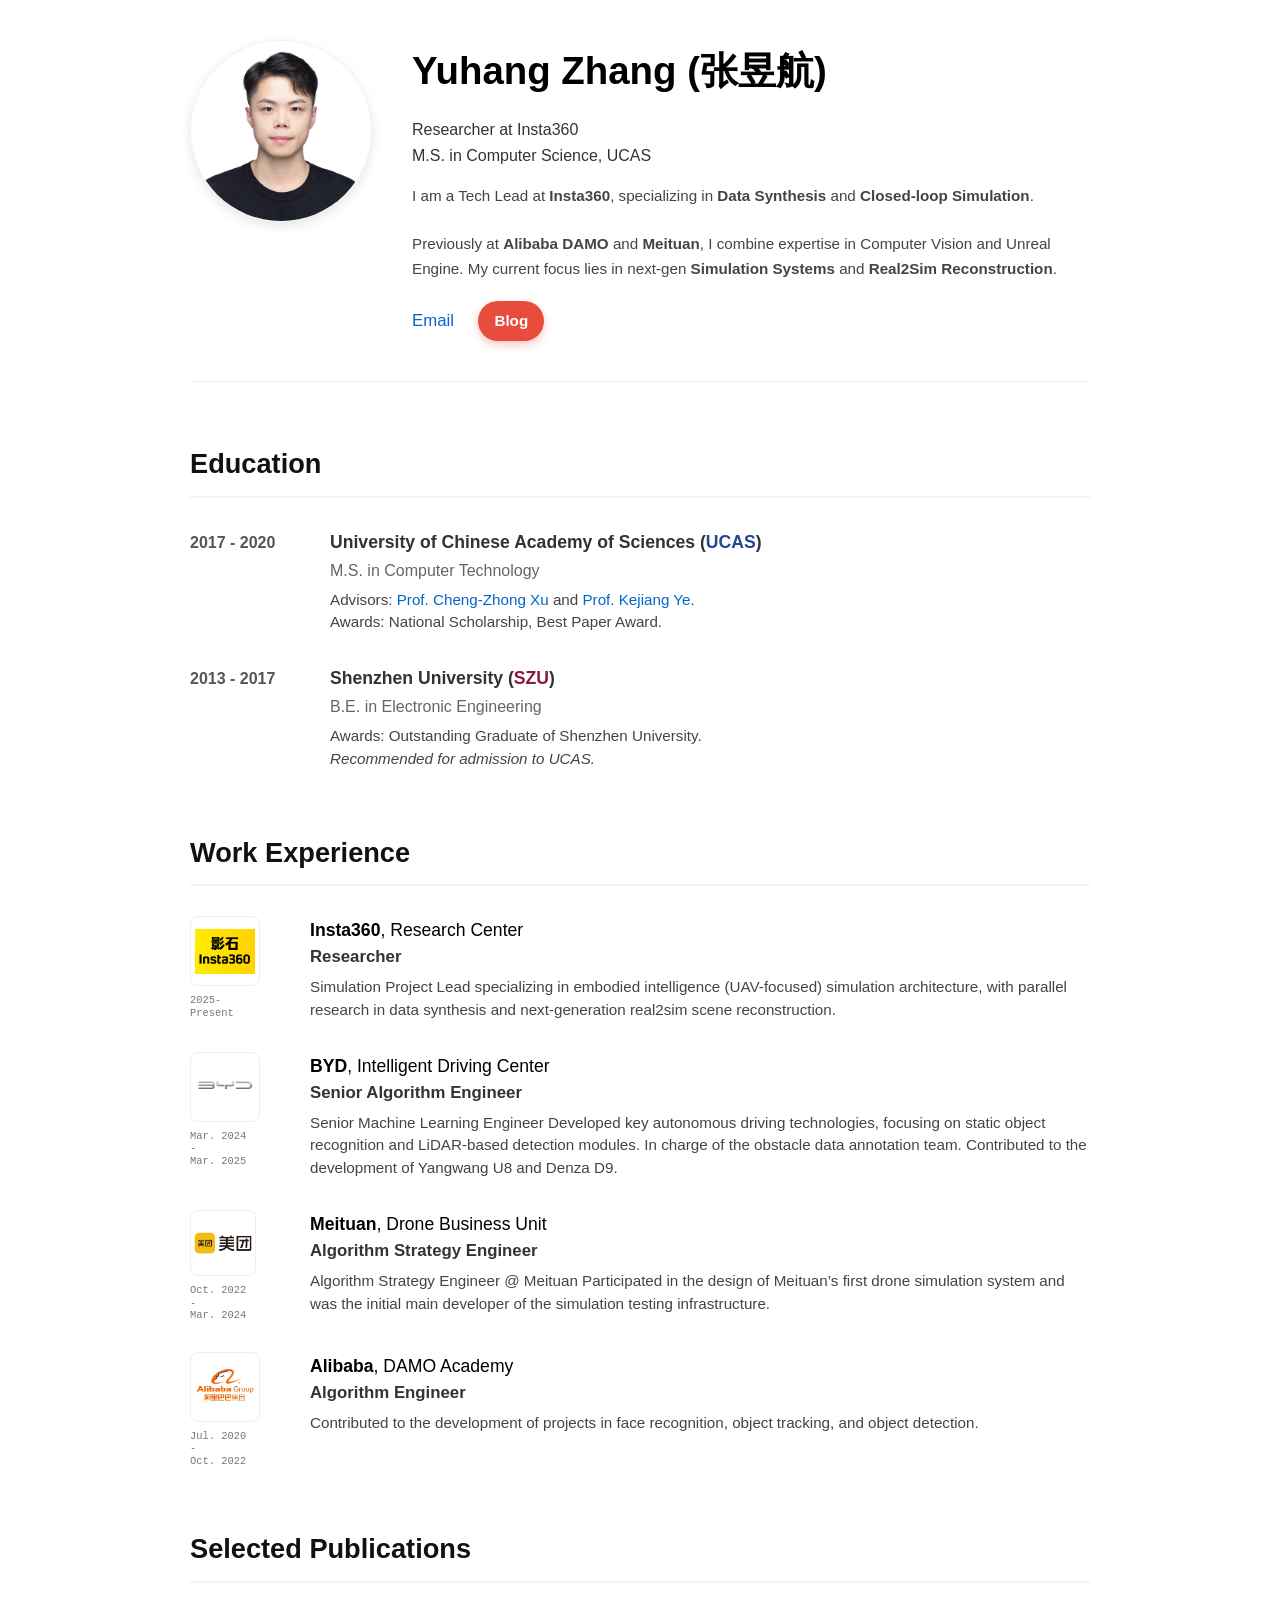
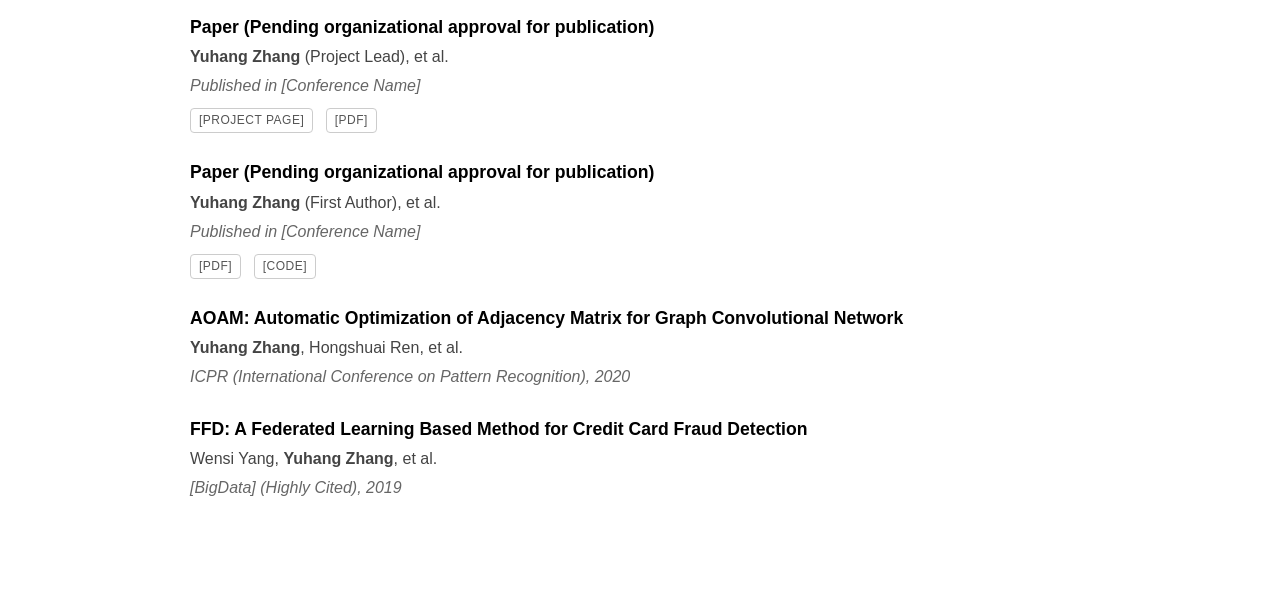
==== index.html @ 596f28be "update bio contents" ====
<!DOCTYPE html>
<html lang="en">
<head>
    <meta charset="UTF-8">
    <meta name="viewport" content="width=device-width, initial-scale=1.0">
    <title>Yuhang Zhang - Academic Homepage</title>
    <!-- 预加载关键图片（头像） -->
    <link rel="preload" as="image" href="profile_imags/yh.png" fetchpriority="high">
    <style>
        /* --- 1. Global Styles (全局样式) --- */
        :root {
            --primary-color: #333;
            --link-color: #0066cc; /* 经典的学术蓝 */
            --bg-color: #ffffff;
            --secondary-text: #666;
            --font-main: -apple-system, BlinkMacSystemFont, "Segoe UI", Roboto, Helvetica, Arial, sans-serif;
        }

        body {
            font-family: var(--font-main);
            line-height: 1.6;
            color: var(--primary-color);
            background-color: var(--bg-color);
            margin: 0;
            padding: 40px 20px;
        }

        .container {
            max-width: 900px;
            margin: 0 auto;
        }

        a { color: var(--link-color); text-decoration: none; }
        a:hover { text-decoration: underline; }

        /* --- 2. Header (头部：左头像，右简介) --- */
        header {
            display: flex;
            align-items: flex-start;
            gap: 40px;
            margin-bottom: 60px;
            border-bottom: 1px solid #eee;
            padding-bottom: 40px;
        }

        .profile-photo {
            flex-shrink: 0;
            width: 180px;
            height: 180px;
            border-radius: 50%; /* 圆形头像 */
            overflow: hidden;
            box-shadow: 0 4px 12px rgba(0,0,0,0.1);
            border: 1px solid #f0f0f0;
        }

        .profile-photo img {
            width: 100%;
            height: 100%;
            object-fit: cover;
        }

        .bio-info { flex-grow: 1; }
        .bio-info h1 { margin-top: 0; font-size: 2.4em; margin-bottom: 5px; color: #000; }
        .bio-info p { margin-bottom: 12px; }
        
        .social-links { margin-top: 20px; }
        .social-links a { margin-right: 20px; font-weight: 500; font-size: 1.05em; }

        /* Blog按钮样式 - 红色跳动按钮 */
        .social-links a.blog-btn {
            display: inline-block;
            background-color: #e74c3c;
            color: #fff !important;
            padding: 8px 16px;
            border-radius: 20px;
            font-weight: 600;
            font-size: 0.95em;
            box-shadow: 0 4px 8px rgba(231, 76, 60, 0.3);
            transition: all 0.3s ease;
            animation: bounce 2s infinite;
            text-decoration: none;
        }

        .social-links a.blog-btn:hover {
            background-color: #c0392b;
            transform: translateY(-2px);
            box-shadow: 0 6px 12px rgba(231, 76, 60, 0.4);
            text-decoration: none;
        }

        @keyframes bounce {
            0%, 20%, 50%, 80%, 100% {
                transform: translateY(0);
            }
            40% {
                transform: translateY(-8px);
            }
            60% {
                transform: translateY(-4px);
            }
        }

        /* --- 3. Section Common (通用板块) --- */
        section { margin-bottom: 60px; }
        h2 {
            font-size: 1.7em;
            border-bottom: 2px solid #f2f2f2;
            padding-bottom: 10px;
            margin-bottom: 30px;
            color: #111;
        }

        .item-list { list-style: none; padding: 0; }
        .item { display: flex; margin-bottom: 30px; }
        .content-column { flex-grow: 1; }

        /* --- 4. Education Specific (教育板块样式) --- */
        .edu-date-column {
            width: 140px;
            flex-shrink: 0;
            font-weight: 600;
            color: #555;
            padding-top: 2px;
        }

        /* 大学名称样式 */
        .university-name.ucas {
            color: rgb(33, 73, 143);
            font-weight: 800;
        }

        .university-name.szu {
            color: rgb(137, 27, 65);
            font-weight: 800;
        }

        /* --- 5. Work Experience Specific (工作经历：Logo样式) --- */
        .logo-column {
            width: 100px; /* Logo 列宽度 */
            flex-shrink: 0;
            display: flex;
            flex-direction: column;
            align-items: flex-start; /* Logo 左对齐 */
            margin-right: 20px;
        }

        .logo-column img {
            width: 60px;
            height: 60px;
            object-fit: contain;
            margin-bottom: 8px;
            border-radius: 8px;
            background-color: #fff;
            border: 1px solid #eee; /* 给 Logo 加个淡淡的边框 */
            padding: 2px;
        }

        /* 有透明通道的logo需要白色背景 */
        .logo-column img[src*="insta360"],
        .logo-column img[src*="byd"],
        .logo-column img[src*="alibaba"] {
            background-color: #fff;
            padding: 4px;
        }

        .logo-column .date-text {
            font-size: 0.8em;
            color: #777;
            font-family: monospace; /* 等宽字体显示时间，更整齐 */
            line-height: 1.2;
        }

        /* 公司名称特粗显示 */
        .company-name {
            font-weight: 800; /* 特粗 */
            color: #000;
            font-size: 1.1em;
            display: inline;
        }

        /* 二级部门不加粗 */
        .company-dept {
            font-weight: 400;
            color: #000;
            font-size: 1.1em;
            display: inline;
        }

        .job-title {
            font-weight: 600;
            font-size: 1.05em;
            color: #333;
            margin-bottom: 2px;
            display: block;
        }

        .work-desc {
            font-size: 0.95em;
            color: #444;
            margin-top: 5px;
            line-height: 1.5;
        }

        /* --- 6. Publications (论文板块) --- */
        .paper-item { margin-bottom: 25px; }
        .paper-title { font-weight: 700; font-size: 1.1em; color: #000; margin-bottom: 4px; }
        .paper-title a { color: #000; } /* 标题默认黑色，hover变蓝 */
        .paper-title a:hover { color: var(--link-color); }
        
        .authors { color: #444; margin-bottom: 4px; line-height: 1.5; }
        .venue { font-style: italic; color: var(--secondary-text); margin-bottom: 8px; }
        
        .tag-links a {
            display: inline-block;
            font-size: 0.75em;
            border: 1px solid #ccc;
            padding: 2px 8px;
            border-radius: 4px;
            color: #555;
            margin-right: 8px;
            text-transform: uppercase;
            letter-spacing: 0.5px;
            transition: all 0.2s;
        }
        .tag-links a:hover {
            background-color: var(--link-color);
            color: #fff;
            border-color: var(--link-color);
            text-decoration: none;
        }

        /* --- 7. Responsive (手机端适配) --- */
        @media (max-width: 650px) {
            header { flex-direction: column; align-items: center; text-align: center; }
            .item { flex-direction: column; }
            .logo-column { 
                flex-direction: row; 
                align-items: center; 
                width: 100%; 
                margin-bottom: 10px; 
            }
            .logo-column img { margin-right: 15px; margin-bottom: 0; }
            .edu-date-column { margin-bottom: 5px; }
        }
    </style>
    <script>
        function showEmail(event) {
            event.preventDefault();
            const email = 'colincheungg@gmail.com';
            
            // 创建友好的弹窗
            const message = `Email: ${email}\n\nClick OK to copy to clipboard, or Cancel to just view.`;
            
            if (confirm(message)) {
                // 复制到剪贴板
                navigator.clipboard.writeText(email).then(function() {
                    alert('Email address copied to clipboard!');
                }, function(err) {
                    // 如果复制失败，显示邮箱
                    alert('Email: ' + email);
                });
            } else {
                // 只显示邮箱
                alert('Email: ' + email);
            }
        }
    </script>
</head>
<body>

    <div class="container">
        
        <header>
            <div class="profile-photo">
                <img src="profile_imags/yh.png" 
                     alt="Yuhang Zhang" 
                     width="180" 
                     height="180" 
                     fetchpriority="high"
                     loading="eager">
            </div>
            
            <div class="bio-info">
                <h1>Yuhang Zhang (张昱航)</h1>
                <p>
                    Researcher at Insta360<br>
                    M.S. in Computer Science, UCAS
                </p>
                <p style="color: #444; font-size: 0.95em; line-height: 1.6;">
                    I am a Tech Lead at <strong>Insta360</strong>, specializing in <strong>Data Synthesis</strong> and <strong>Closed-loop Simulation</strong>. 
                    <br><br>
                    Previously at <strong>Alibaba DAMO</strong> and <strong>Meituan</strong>, I combine expertise in Computer Vision and Unreal Engine. 
                    My current focus lies in next-gen <strong>Simulation Systems</strong> and <strong>Real2Sim Reconstruction</strong>.
                </p>
                <div class="social-links">
                    <a href="#" id="email-link" onclick="showEmail(event); return false;">Email</a>
                    <a href="blog.html" class="blog-btn">Blog</a>
                </div>
            </div>
        </header>

        <main>

            <section id="education">
                <h2>Education</h2>
                <ul class="item-list">
                    <li class="item">
                        <div class="edu-date-column">2017 - 2020</div>
                        <div class="content-column">
                            <span class="job-title" style="font-size: 1.1em;">University of Chinese Academy of Sciences (<span class="university-name ucas">UCAS</span>)</span>
                            <span class="subtitle" style="display:block; color:#666; margin-bottom:5px;">M.S. in Computer Technology</span>
                            <div class="work-desc">
                                Advisors: <a href="https://scholar.google.com/citations?user=XsBBTUgAAAAJ&hl" target="_blank">Prof. Cheng-Zhong Xu</a> and <a href="https://people.ucas.ac.cn/~kejiang?language=en" target="_blank">Prof. Kejiang Ye</a>.<br>
                                Awards: National Scholarship, Best Paper Award.
                            </div>
                        </div>
                    </li>
                    <li class="item">
                        <div class="edu-date-column">2013 - 2017</div>
                        <div class="content-column">
                            <span class="job-title" style="font-size: 1.1em;">Shenzhen University (<span class="university-name szu">SZU</span>)</span>
                            <span class="subtitle" style="display:block; color:#666; margin-bottom:5px;">B.E. in Electronic Engineering</span>
                            <div class="work-desc">
                                Awards: Outstanding Graduate of Shenzhen University.<br>
                                <em>Recommended for admission to UCAS.</em>
                            </div>
                        </div>
                    </li>
                </ul>
            </section>

            <section id="work">
                <h2>Work Experience</h2>
                <ul class="item-list">
                    
                    <li class="item">
                        <div class="logo-column">
                            <img src="profile_imags/insta360.png" 
                                 alt="Insta360" 
                                 width="60" 
                                 height="60" 
                                 loading="lazy">
                            <span class="date-text">2025-<br>Present</span>
                        </div>
                        <div class="content-column">
                            <span class="company-name">Insta360</span><span class="company-dept">, Research Center</span>
                            <span class="job-title">Researcher</span>
                            <div class="work-desc">
                                Simulation Project Lead specializing in embodied intelligence (UAV-focused) simulation architecture, with parallel research in data synthesis and next-generation real2sim scene reconstruction.
                            </div>
                        </div>
                    </li>

                    <li class="item">
                        <div class="logo-column">
                            <img src="profile_imags/byd.png" 
                                 alt="BYD" 
                                 width="60" 
                                 height="60" 
                                 loading="lazy">
                            <span class="date-text">Mar. 2024<br>-<br>Mar. 2025</span>
                        </div>
                        <div class="content-column">
                            <span class="company-name">BYD</span><span class="company-dept">, Intelligent Driving Center</span>
                            <span class="job-title">Senior Algorithm Engineer</span>
                            <div class="work-desc">
                                Senior Machine Learning Engineer Developed key autonomous driving technologies, focusing on static object recognition and LiDAR-based detection modules. In charge of the obstacle data annotation team. Contributed to the development of Yangwang U8 and Denza D9.
                            </div>
                        </div>
                    </li>

                    <li class="item">
                        <div class="logo-column">
                            <img src="profile_imags/meituan.png" 
                                 alt="Meituan" 
                                 width="60" 
                                 height="60" 
                                 loading="lazy">
                            <span class="date-text">Oct. 2022<br>-<br>Mar. 2024</span>
                        </div>
                        <div class="content-column">
                            <span class="company-name">Meituan</span><span class="company-dept">, Drone Business Unit</span>
                            <span class="job-title">Algorithm Strategy Engineer</span>
                            <div class="work-desc">
                                Algorithm Strategy Engineer @ Meituan Participated in the design of Meituan’s first drone simulation system and was the initial main developer of the simulation testing infrastructure.
                            </div>
                        </div>
                    </li>

                    <li class="item">
                        <div class="logo-column">
                            <img src="profile_imags/alibaba.png" 
                                 alt="Alibaba" 
                                 width="60" 
                                 height="60" 
                                 loading="lazy">
                            <span class="date-text">Jul. 2020<br>-<br>Oct. 2022</span>
                        </div>
                        <div class="content-column">
                            <span class="company-name">Alibaba</span><span class="company-dept">, DAMO Academy</span>
                            <span class="job-title">Algorithm Engineer</span>
                            <div class="work-desc">
                                Contributed to the development of projects in face recognition, object tracking, and object detection.
                            </div>
                        </div>
                    </li>
                </ul>
            </section>

            <section id="publications">
                <h2>Selected Publications</h2>
                
                <div class="paper-item">
                    <div class="paper-title">
                        <a href="#">Paper (Pending organizational approval for publication)</a>
                    </div>
                    <div class="authors">
                        <strong>Yuhang Zhang</strong> (Project Lead), et al.
                    </div>
                    <div class="venue">
                        Published in [Conference Name]
                    </div>
                    <div class="tag-links">
                        <a href="#">[Project Page]</a>
                        <a href="#">[PDF]</a>
                    </div>
                </div>

                <div class="paper-item">
                    <div class="paper-title">
                        <a href="#">Paper (Pending organizational approval for publication)</a>
                    </div>
                    <div class="authors">
                        <strong>Yuhang Zhang</strong> (First Author), et al.
                    </div>
                    <div class="venue">
                        Published in [Conference Name]
                    </div>
                    <div class="tag-links">
                        <a href="#">[PDF]</a>
                        <a href="#">[Code]</a>
                    </div>
                </div>

                <div class="paper-item">
                    <div class="paper-title">
                        <a href="https://ieeexplore.ieee.org/abstract/document/9412046" target="_blank">AOAM: Automatic Optimization of Adjacency Matrix for Graph Convolutional Network</a>
                    </div>
                    <div class="authors">
                        <strong>Yuhang Zhang</strong>, Hongshuai Ren, et al.
                    </div>
                    <div class="venue">
                        ICPR (International Conference on Pattern Recognition), 2020
                    </div>
                </div>

                <div class="paper-item">
                    <div class="paper-title">
                        <a href="https://link.springer.com/chapter/10.1007/978-3-030-23551-2_2" target="_blank">FFD: A Federated Learning Based Method for Credit Card Fraud Detection</a>
                    </div>
                    <div class="authors">
                        Wensi Yang, <strong>Yuhang Zhang</strong>, et al.
                    </div>
                    <div class="venue">
                        [BigData] (Highly Cited), 2019
                    </div>
                </div>

            </section>

        </main>
    </div>

</body>
</html>
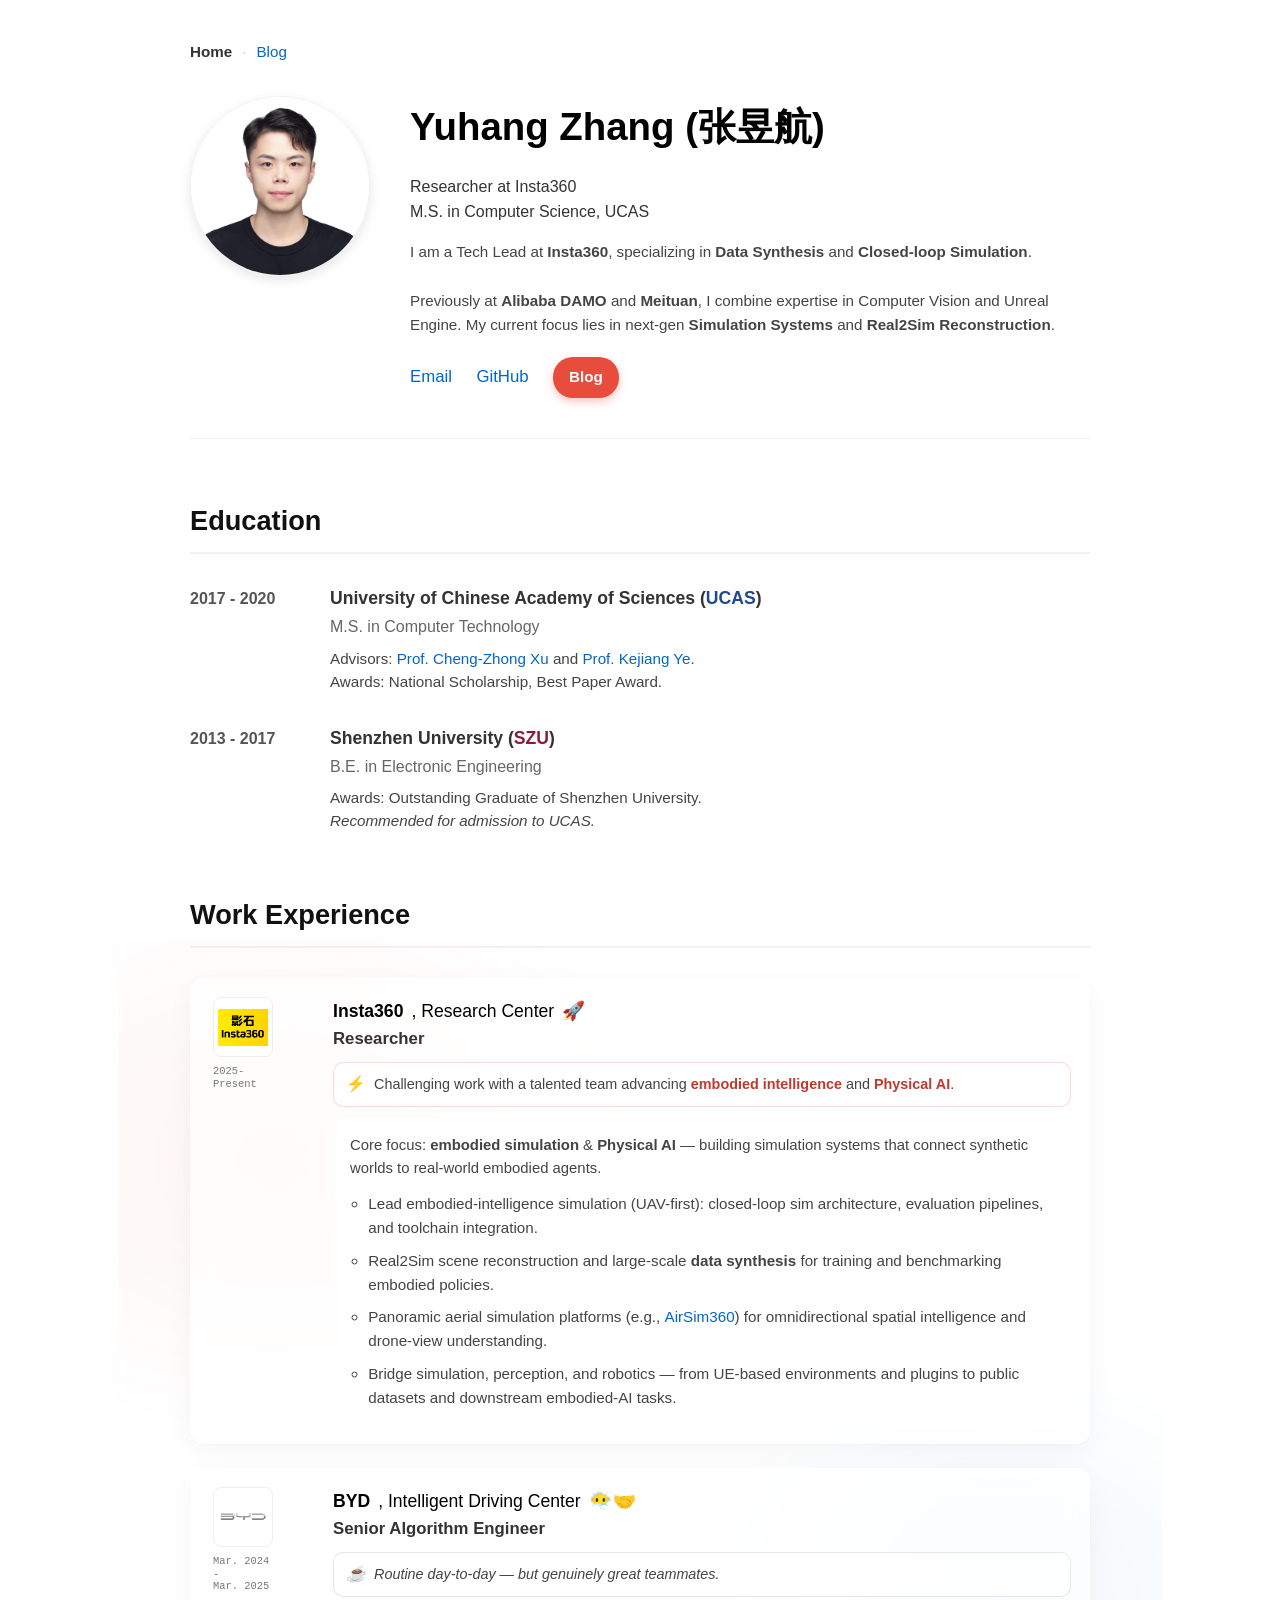
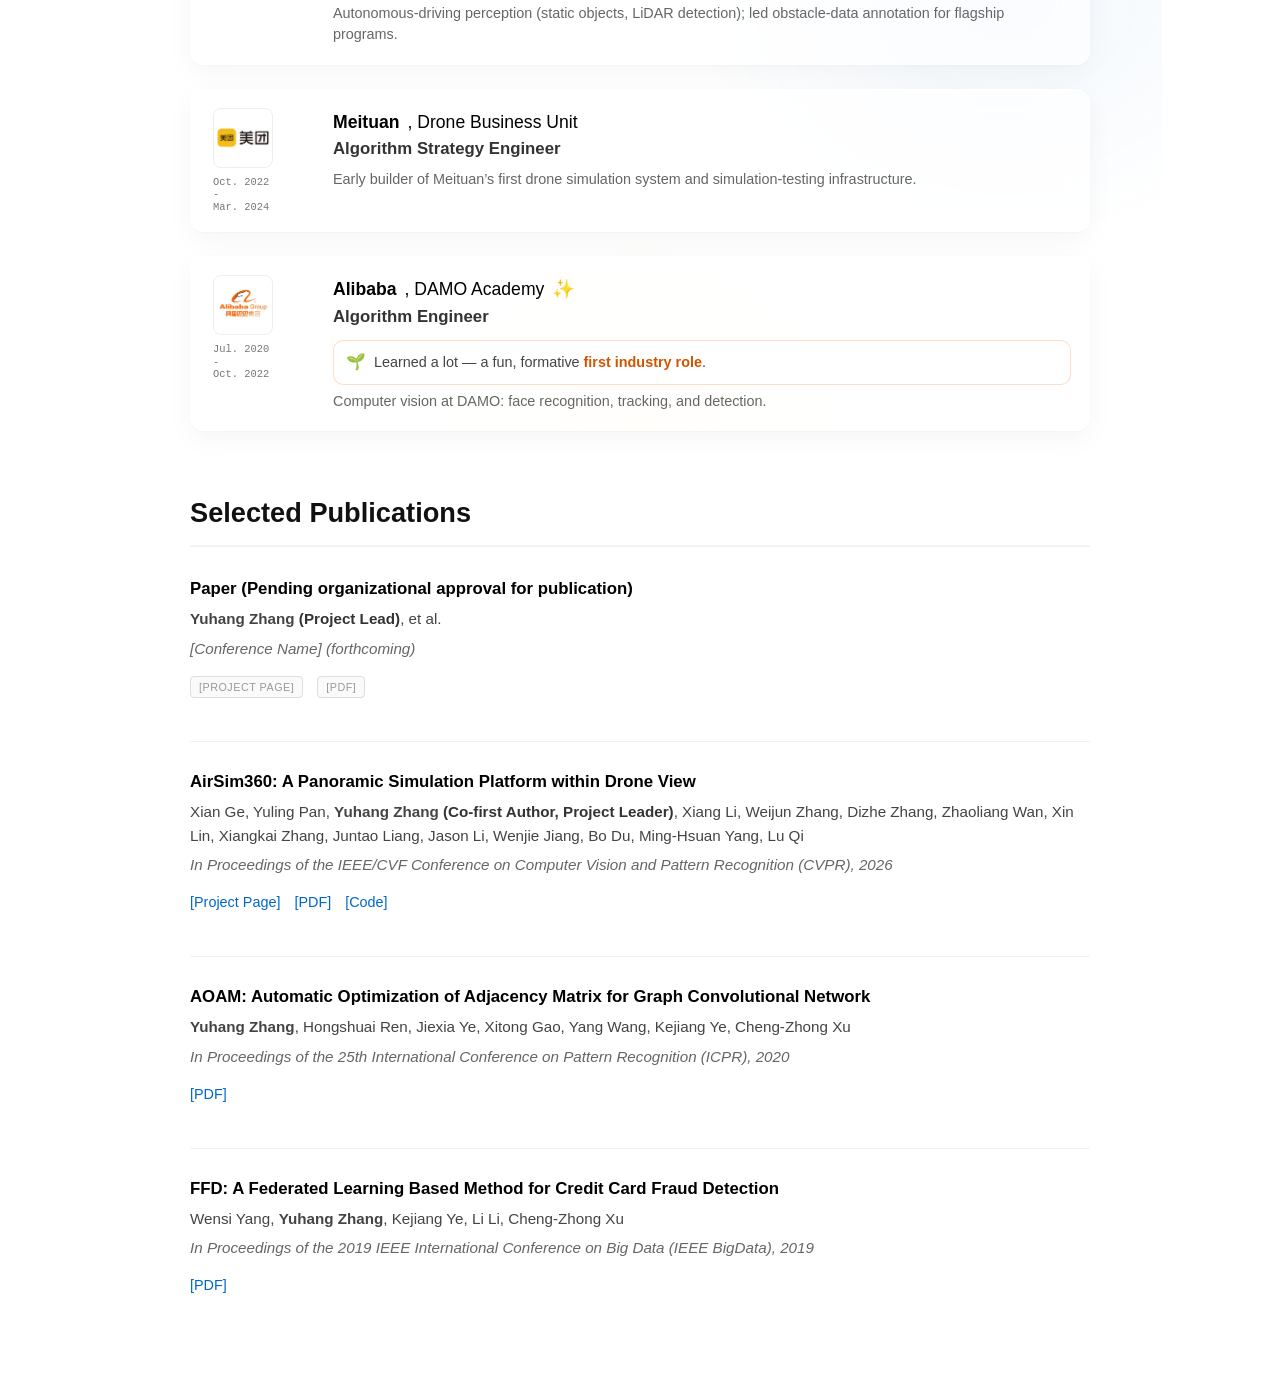
==== commit 0cad8617: "update my profile" ====
--- a/index.html
+++ b/index.html
@@ -5,244 +5,9 @@
     <meta name="viewport" content="width=device-width, initial-scale=1.0">
     <title>Yuhang Zhang - Academic Homepage</title>
     <!-- 预加载关键图片（头像） -->
-    <link rel="preload" as="image" href="profile_imags/yh.png" fetchpriority="high">
-    <style>
-        /* --- 1. Global Styles (全局样式) --- */
-        :root {
-            --primary-color: #333;
-            --link-color: #0066cc; /* 经典的学术蓝 */
-            --bg-color: #ffffff;
-            --secondary-text: #666;
-            --font-main: -apple-system, BlinkMacSystemFont, "Segoe UI", Roboto, Helvetica, Arial, sans-serif;
-        }
-
-        body {
-            font-family: var(--font-main);
-            line-height: 1.6;
-            color: var(--primary-color);
-            background-color: var(--bg-color);
-            margin: 0;
-            padding: 40px 20px;
-        }
-
-        .container {
-            max-width: 900px;
-            margin: 0 auto;
-        }
-
-        a { color: var(--link-color); text-decoration: none; }
-        a:hover { text-decoration: underline; }
-
-        /* --- 2. Header (头部：左头像，右简介) --- */
-        header {
-            display: flex;
-            align-items: flex-start;
-            gap: 40px;
-            margin-bottom: 60px;
-            border-bottom: 1px solid #eee;
-            padding-bottom: 40px;
-        }
-
-        .profile-photo {
-            flex-shrink: 0;
-            width: 180px;
-            height: 180px;
-            border-radius: 50%; /* 圆形头像 */
-            overflow: hidden;
-            box-shadow: 0 4px 12px rgba(0,0,0,0.1);
-            border: 1px solid #f0f0f0;
-        }
-
-        .profile-photo img {
-            width: 100%;
-            height: 100%;
-            object-fit: cover;
-        }
-
-        .bio-info { flex-grow: 1; }
-        .bio-info h1 { margin-top: 0; font-size: 2.4em; margin-bottom: 5px; color: #000; }
-        .bio-info p { margin-bottom: 12px; }
-        
-        .social-links { margin-top: 20px; }
-        .social-links a { margin-right: 20px; font-weight: 500; font-size: 1.05em; }
-
-        /* Blog按钮样式 - 红色跳动按钮 */
-        .social-links a.blog-btn {
-            display: inline-block;
-            background-color: #e74c3c;
-            color: #fff !important;
-            padding: 8px 16px;
-            border-radius: 20px;
-            font-weight: 600;
-            font-size: 0.95em;
-            box-shadow: 0 4px 8px rgba(231, 76, 60, 0.3);
-            transition: all 0.3s ease;
-            animation: bounce 2s infinite;
-            text-decoration: none;
-        }
-
-        .social-links a.blog-btn:hover {
-            background-color: #c0392b;
-            transform: translateY(-2px);
-            box-shadow: 0 6px 12px rgba(231, 76, 60, 0.4);
-            text-decoration: none;
-        }
-
-        @keyframes bounce {
-            0%, 20%, 50%, 80%, 100% {
-                transform: translateY(0);
-            }
-            40% {
-                transform: translateY(-8px);
-            }
-            60% {
-                transform: translateY(-4px);
-            }
-        }
-
-        /* --- 3. Section Common (通用板块) --- */
-        section { margin-bottom: 60px; }
-        h2 {
-            font-size: 1.7em;
-            border-bottom: 2px solid #f2f2f2;
-            padding-bottom: 10px;
-            margin-bottom: 30px;
-            color: #111;
-        }
-
-        .item-list { list-style: none; padding: 0; }
-        .item { display: flex; margin-bottom: 30px; }
-        .content-column { flex-grow: 1; }
-
-        /* --- 4. Education Specific (教育板块样式) --- */
-        .edu-date-column {
-            width: 140px;
-            flex-shrink: 0;
-            font-weight: 600;
-            color: #555;
-            padding-top: 2px;
-        }
-
-        /* 大学名称样式 */
-        .university-name.ucas {
-            color: rgb(33, 73, 143);
-            font-weight: 800;
-        }
-
-        .university-name.szu {
-            color: rgb(137, 27, 65);
-            font-weight: 800;
-        }
-
-        /* --- 5. Work Experience Specific (工作经历：Logo样式) --- */
-        .logo-column {
-            width: 100px; /* Logo 列宽度 */
-            flex-shrink: 0;
-            display: flex;
-            flex-direction: column;
-            align-items: flex-start; /* Logo 左对齐 */
-            margin-right: 20px;
-        }
-
-        .logo-column img {
-            width: 60px;
-            height: 60px;
-            object-fit: contain;
-            margin-bottom: 8px;
-            border-radius: 8px;
-            background-color: #fff;
-            border: 1px solid #eee; /* 给 Logo 加个淡淡的边框 */
-            padding: 2px;
-        }
-
-        /* 有透明通道的logo需要白色背景 */
-        .logo-column img[src*="insta360"],
-        .logo-column img[src*="byd"],
-        .logo-column img[src*="alibaba"] {
-            background-color: #fff;
-            padding: 4px;
-        }
-
-        .logo-column .date-text {
-            font-size: 0.8em;
-            color: #777;
-            font-family: monospace; /* 等宽字体显示时间，更整齐 */
-            line-height: 1.2;
-        }
-
-        /* 公司名称特粗显示 */
-        .company-name {
-            font-weight: 800; /* 特粗 */
-            color: #000;
-            font-size: 1.1em;
-            display: inline;
-        }
-
-        /* 二级部门不加粗 */
-        .company-dept {
-            font-weight: 400;
-            color: #000;
-            font-size: 1.1em;
-            display: inline;
-        }
-
-        .job-title {
-            font-weight: 600;
-            font-size: 1.05em;
-            color: #333;
-            margin-bottom: 2px;
-            display: block;
-        }
-
-        .work-desc {
-            font-size: 0.95em;
-            color: #444;
-            margin-top: 5px;
-            line-height: 1.5;
-        }
-
-        /* --- 6. Publications (论文板块) --- */
-        .paper-item { margin-bottom: 25px; }
-        .paper-title { font-weight: 700; font-size: 1.1em; color: #000; margin-bottom: 4px; }
-        .paper-title a { color: #000; } /* 标题默认黑色，hover变蓝 */
-        .paper-title a:hover { color: var(--link-color); }
-        
-        .authors { color: #444; margin-bottom: 4px; line-height: 1.5; }
-        .venue { font-style: italic; color: var(--secondary-text); margin-bottom: 8px; }
-        
-        .tag-links a {
-            display: inline-block;
-            font-size: 0.75em;
-            border: 1px solid #ccc;
-            padding: 2px 8px;
-            border-radius: 4px;
-            color: #555;
-            margin-right: 8px;
-            text-transform: uppercase;
-            letter-spacing: 0.5px;
-            transition: all 0.2s;
-        }
-        .tag-links a:hover {
-            background-color: var(--link-color);
-            color: #fff;
-            border-color: var(--link-color);
-            text-decoration: none;
-        }
-
-        /* --- 7. Responsive (手机端适配) --- */
-        @media (max-width: 650px) {
-            header { flex-direction: column; align-items: center; text-align: center; }
-            .item { flex-direction: column; }
-            .logo-column { 
-                flex-direction: row; 
-                align-items: center; 
-                width: 100%; 
-                margin-bottom: 10px; 
-            }
-            .logo-column img { margin-right: 15px; margin-bottom: 0; }
-            .edu-date-column { margin-bottom: 5px; }
-        }
-    </style>
+    <link rel="preload" as="image" href="profile_images/yh.png" fetchpriority="high">
+    <link rel="stylesheet" href="css/common.css">
+    <link rel="stylesheet" href="css/home.css">
     <script>
         function showEmail(event) {
             event.preventDefault();
@@ -269,10 +34,16 @@
 <body>
 
     <div class="container">
+
+        <nav class="site-nav" aria-label="Site">
+            <a href="index.html" aria-current="page">Home</a>
+            <span class="site-nav-sep" aria-hidden="true">·</span>
+            <a href="blog.html">Blog</a>
+        </nav>
         
         <header>
             <div class="profile-photo">
-                <img src="profile_imags/yh.png" 
+                <img src="profile_images/yh.png" 
                      alt="Yuhang Zhang" 
                      width="180" 
                      height="180" 
@@ -294,6 +65,7 @@
                 </p>
                 <div class="social-links">
                     <a href="#" id="email-link" onclick="showEmail(event); return false;">Email</a>
+                    <a href="https://github.com/ColinCheungg" target="_blank" rel="noopener noreferrer">GitHub</a>
                     <a href="blog.html" class="blog-btn">Blog</a>
                 </div>
             </div>
@@ -310,7 +82,7 @@
                             <span class="job-title" style="font-size: 1.1em;">University of Chinese Academy of Sciences (<span class="university-name ucas">UCAS</span>)</span>
                             <span class="subtitle" style="display:block; color:#666; margin-bottom:5px;">M.S. in Computer Technology</span>
                             <div class="work-desc">
-                                Advisors: <a href="https://scholar.google.com/citations?user=XsBBTUgAAAAJ&hl" target="_blank">Prof. Cheng-Zhong Xu</a> and <a href="https://people.ucas.ac.cn/~kejiang?language=en" target="_blank">Prof. Kejiang Ye</a>.<br>
+                                Advisors: <a href="https://scholar.google.com/citations?user=XsBBTUgAAAAJ&amp;hl=en" target="_blank" rel="noopener noreferrer">Prof. Cheng-Zhong Xu</a> and <a href="https://people.ucas.ac.cn/~kejiang?language=en" target="_blank" rel="noopener noreferrer">Prof. Kejiang Ye</a>.<br>
                                 Awards: National Scholarship, Best Paper Award.
                             </div>
                         </div>
@@ -331,11 +103,11 @@
 
             <section id="work">
                 <h2>Work Experience</h2>
-                <ul class="item-list">
+                <ul class="item-list work-list">
                     
-                    <li class="item">
-                        <div class="logo-column">
-                            <img src="profile_imags/insta360.png" 
+                    <li class="item work-item work-item--insta360">
+                        <div class="logo-column">
+                            <img src="profile_images/insta360.png" 
                                  alt="Insta360" 
                                  width="60" 
                                  height="60" 
@@ -343,17 +115,30 @@
                             <span class="date-text">2025-<br>Present</span>
                         </div>
                         <div class="content-column">
-                            <span class="company-name">Insta360</span><span class="company-dept">, Research Center</span>
+                            <div class="work-heading">
+                                <span class="company-name">Insta360</span><span class="company-dept">, Research Center</span>
+                                <span class="work-mood" title="Current chapter">🚀</span>
+                            </div>
                             <span class="job-title">Researcher</span>
-                            <div class="work-desc">
-                                Simulation Project Lead specializing in embodied intelligence (UAV-focused) simulation architecture, with parallel research in data synthesis and next-generation real2sim scene reconstruction.
-                            </div>
-                        </div>
-                    </li>
-
-                    <li class="item">
-                        <div class="logo-column">
-                            <img src="profile_imags/byd.png" 
+                            <p class="work-vibe work-vibe--fire">
+                                <span class="work-vibe-emoji" aria-hidden="true">⚡</span>
+                                <span>Challenging work with a talented team advancing <strong>embodied intelligence</strong> and <strong>Physical AI</strong>.</span>
+                            </p>
+                            <div class="work-desc work-desc--featured">
+                                <p class="work-focus">Core focus: <strong>embodied simulation</strong> &amp; <strong>Physical AI</strong> — building simulation systems that connect synthetic worlds to real-world embodied agents.</p>
+                                <ul class="work-highlights">
+                                    <li>Lead embodied-intelligence simulation (UAV-first): closed-loop sim architecture, evaluation pipelines, and toolchain integration.</li>
+                                    <li>Real2Sim scene reconstruction and large-scale <strong>data synthesis</strong> for training and benchmarking embodied policies.</li>
+                                    <li>Panoramic aerial simulation platforms (e.g., <a href="https://arxiv.org/abs/2512.02009" target="_blank" rel="noopener noreferrer">AirSim360</a>) for omnidirectional spatial intelligence and drone-view understanding.</li>
+                                    <li>Bridge simulation, perception, and robotics — from UE-based environments and plugins to public datasets and downstream embodied-AI tasks.</li>
+                                </ul>
+                            </div>
+                        </div>
+                    </li>
+
+                    <li class="item work-item work-item--byd">
+                        <div class="logo-column">
+                            <img src="profile_images/byd.png" 
                                  alt="BYD" 
                                  width="60" 
                                  height="60" 
@@ -361,17 +146,24 @@
                             <span class="date-text">Mar. 2024<br>-<br>Mar. 2025</span>
                         </div>
                         <div class="content-column">
-                            <span class="company-name">BYD</span><span class="company-dept">, Intelligent Driving Center</span>
+                            <div class="work-heading">
+                                <span class="company-name">BYD</span><span class="company-dept">, Intelligent Driving Center</span>
+                                <span class="work-mood" title="Routine but good people">😶‍🌫️🤝</span>
+                            </div>
                             <span class="job-title">Senior Algorithm Engineer</span>
-                            <div class="work-desc">
-                                Senior Machine Learning Engineer Developed key autonomous driving technologies, focusing on static object recognition and LiDAR-based detection modules. In charge of the obstacle data annotation team. Contributed to the development of Yangwang U8 and Denza D9.
-                            </div>
-                        </div>
-                    </li>
-
-                    <li class="item">
-                        <div class="logo-column">
-                            <img src="profile_imags/meituan.png" 
+                            <p class="work-vibe work-vibe--calm">
+                                <span class="work-vibe-emoji" aria-hidden="true">☕</span>
+                                <span>Routine day-to-day — but genuinely great teammates.</span>
+                            </p>
+                            <div class="work-desc work-desc--compact">
+                                Autonomous-driving perception (static objects, LiDAR detection); led obstacle-data annotation for flagship programs.
+                            </div>
+                        </div>
+                    </li>
+
+                    <li class="item work-item work-item--meituan">
+                        <div class="logo-column">
+                            <img src="profile_images/meituan.png" 
                                  alt="Meituan" 
                                  width="60" 
                                  height="60" 
@@ -379,17 +171,19 @@
                             <span class="date-text">Oct. 2022<br>-<br>Mar. 2024</span>
                         </div>
                         <div class="content-column">
-                            <span class="company-name">Meituan</span><span class="company-dept">, Drone Business Unit</span>
+                            <div class="work-heading">
+                                <span class="company-name">Meituan</span><span class="company-dept">, Drone Business Unit</span>
+                            </div>
                             <span class="job-title">Algorithm Strategy Engineer</span>
-                            <div class="work-desc">
-                                Algorithm Strategy Engineer @ Meituan Participated in the design of Meituan’s first drone simulation system and was the initial main developer of the simulation testing infrastructure.
-                            </div>
-                        </div>
-                    </li>
-
-                    <li class="item">
-                        <div class="logo-column">
-                            <img src="profile_imags/alibaba.png" 
+                            <div class="work-desc work-desc--compact">
+                                Early builder of Meituan’s first drone simulation system and simulation-testing infrastructure.
+                            </div>
+                        </div>
+                    </li>
+
+                    <li class="item work-item work-item--alibaba">
+                        <div class="logo-column">
+                            <img src="profile_images/alibaba.png" 
                                  alt="Alibaba" 
                                  width="60" 
                                  height="60" 
@@ -397,10 +191,17 @@
                             <span class="date-text">Jul. 2020<br>-<br>Oct. 2022</span>
                         </div>
                         <div class="content-column">
-                            <span class="company-name">Alibaba</span><span class="company-dept">, DAMO Academy</span>
+                            <div class="work-heading">
+                                <span class="company-name">Alibaba</span><span class="company-dept">, DAMO Academy</span>
+                                <span class="work-mood" title="First industry chapter">✨</span>
+                            </div>
                             <span class="job-title">Algorithm Engineer</span>
-                            <div class="work-desc">
-                                Contributed to the development of projects in face recognition, object tracking, and object detection.
+                            <p class="work-vibe work-vibe--warm">
+                                <span class="work-vibe-emoji" aria-hidden="true">🌱</span>
+                                <span>Learned a lot — a fun, formative <strong>first industry role</strong>.</span>
+                            </p>
+                            <div class="work-desc work-desc--compact">
+                                Computer vision at DAMO: face recognition, tracking, and detection.
                             </div>
                         </div>
                     </li>
@@ -409,62 +210,65 @@
 
             <section id="publications">
                 <h2>Selected Publications</h2>
-                
-                <div class="paper-item">
-                    <div class="paper-title">
-                        <a href="#">Paper (Pending organizational approval for publication)</a>
-                    </div>
-                    <div class="authors">
-                        <strong>Yuhang Zhang</strong> (Project Lead), et al.
-                    </div>
-                    <div class="venue">
-                        Published in [Conference Name]
-                    </div>
-                    <div class="tag-links">
-                        <a href="#">[Project Page]</a>
-                        <a href="#">[PDF]</a>
-                    </div>
-                </div>
-
-                <div class="paper-item">
-                    <div class="paper-title">
-                        <a href="#">Paper (Pending organizational approval for publication)</a>
-                    </div>
-                    <div class="authors">
-                        <strong>Yuhang Zhang</strong> (First Author), et al.
-                    </div>
-                    <div class="venue">
-                        Published in [Conference Name]
-                    </div>
-                    <div class="tag-links">
-                        <a href="#">[PDF]</a>
-                        <a href="#">[Code]</a>
-                    </div>
-                </div>
-
-                <div class="paper-item">
-                    <div class="paper-title">
-                        <a href="https://ieeexplore.ieee.org/abstract/document/9412046" target="_blank">AOAM: Automatic Optimization of Adjacency Matrix for Graph Convolutional Network</a>
-                    </div>
-                    <div class="authors">
-                        <strong>Yuhang Zhang</strong>, Hongshuai Ren, et al.
-                    </div>
-                    <div class="venue">
-                        ICPR (International Conference on Pattern Recognition), 2020
-                    </div>
-                </div>
-
-                <div class="paper-item">
-                    <div class="paper-title">
-                        <a href="https://link.springer.com/chapter/10.1007/978-3-030-23551-2_2" target="_blank">FFD: A Federated Learning Based Method for Credit Card Fraud Detection</a>
-                    </div>
-                    <div class="authors">
-                        Wensi Yang, <strong>Yuhang Zhang</strong>, et al.
-                    </div>
-                    <div class="venue">
-                        [BigData] (Highly Cited), 2019
-                    </div>
-                </div>
+
+                <ol class="pub-list">
+                    <li class="pub-entry">
+                        <p class="pub-title paper-title-pending">
+                            Paper (Pending organizational approval for publication)
+                        </p>
+                        <p class="pub-authors">
+                            <strong>Yuhang Zhang</strong> <span class="pub-role">(Project Lead)</span>, et al.
+                        </p>
+                        <p class="pub-venue">[Conference Name] (forthcoming)</p>
+                        <p class="pub-links">
+                            <span class="tag-pending">[Project Page]</span>
+                            <span class="tag-pending">[PDF]</span>
+                        </p>
+                    </li>
+
+                    <li class="pub-entry">
+                        <p class="pub-title">
+                            <a href="https://arxiv.org/abs/2512.02009" target="_blank" rel="noopener noreferrer">AirSim360: A Panoramic Simulation Platform within Drone View</a>
+                        </p>
+                        <p class="pub-authors">
+                            Xian Ge, Yuling Pan, <strong>Yuhang Zhang</strong> <span class="pub-role">(Co-first Author, Project Leader)</span>,
+                            Xiang Li, Weijun Zhang, Dizhe Zhang, Zhaoliang Wan, Xin Lin, Xiangkai Zhang, Juntao Liang, Jason Li,
+                            Wenjie Jiang, Bo Du, Ming-Hsuan Yang, Lu Qi
+                        </p>
+                        <p class="pub-venue">In <em>Proceedings of the IEEE/CVF Conference on Computer Vision and Pattern Recognition (CVPR)</em>, 2026</p>
+                        <p class="pub-links">
+                            <a href="https://insta360-research-team.github.io/AirSim360-website/" target="_blank" rel="noopener noreferrer">Project Page</a>
+                            <a href="https://arxiv.org/abs/2512.02009" target="_blank" rel="noopener noreferrer">PDF</a>
+                            <a href="https://github.com/Insta360-Research-Team/AirSim360" target="_blank" rel="noopener noreferrer">Code</a>
+                        </p>
+                    </li>
+
+                    <li class="pub-entry">
+                        <p class="pub-title">
+                            <a href="https://ieeexplore.ieee.org/abstract/document/9412046" target="_blank" rel="noopener noreferrer">AOAM: Automatic Optimization of Adjacency Matrix for Graph Convolutional Network</a>
+                        </p>
+                        <p class="pub-authors">
+                            <strong>Yuhang Zhang</strong>, Hongshuai Ren, Jiexia Ye, Xitong Gao, Yang Wang, Kejiang Ye, Cheng-Zhong Xu
+                        </p>
+                        <p class="pub-venue">In <em>Proceedings of the 25th International Conference on Pattern Recognition (ICPR)</em>, 2020</p>
+                        <p class="pub-links">
+                            <a href="https://ieeexplore.ieee.org/abstract/document/9412046" target="_blank" rel="noopener noreferrer">PDF</a>
+                        </p>
+                    </li>
+
+                    <li class="pub-entry">
+                        <p class="pub-title">
+                            <a href="https://link.springer.com/chapter/10.1007/978-3-030-23551-2_2" target="_blank" rel="noopener noreferrer">FFD: A Federated Learning Based Method for Credit Card Fraud Detection</a>
+                        </p>
+                        <p class="pub-authors">
+                            Wensi Yang, <strong>Yuhang Zhang</strong>, Kejiang Ye, Li Li, Cheng-Zhong Xu
+                        </p>
+                        <p class="pub-venue">In <em>Proceedings of the 2019 IEEE International Conference on Big Data (IEEE BigData)</em>, 2019</p>
+                        <p class="pub-links">
+                            <a href="https://link.springer.com/chapter/10.1007/978-3-030-23551-2_2" target="_blank" rel="noopener noreferrer">PDF</a>
+                        </p>
+                    </li>
+                </ol>
 
             </section>
 
--- a/css/common.css
+++ b/css/common.css
@@ -0,0 +1,127 @@
+/* Shared site styles */
+:root {
+    --primary-color: #333;
+    --link-color: #0066cc;
+    --bg-color: #ffffff;
+    --secondary-text: #666;
+    --border-color: #eee;
+    --font-main: -apple-system, BlinkMacSystemFont, "Segoe UI", Roboto, Helvetica, Arial, sans-serif;
+}
+
+*,
+*::before,
+*::after {
+    box-sizing: border-box;
+}
+
+body {
+    font-family: var(--font-main);
+    line-height: 1.6;
+    color: var(--primary-color);
+    background-color: var(--bg-color);
+    margin: 0;
+    padding: 40px 20px;
+}
+
+.container {
+    max-width: 900px;
+    margin: 0 auto;
+}
+
+.container--narrow {
+    max-width: 700px;
+}
+
+a {
+    color: var(--link-color);
+    text-decoration: none;
+}
+
+a:hover {
+    text-decoration: underline;
+}
+
+.site-nav {
+    display: flex;
+    align-items: center;
+    gap: 10px;
+    margin-bottom: 32px;
+    font-size: 0.95em;
+}
+
+.site-nav a {
+    font-weight: 500;
+    color: var(--link-color);
+}
+
+.site-nav a[aria-current="page"] {
+    color: var(--primary-color);
+    font-weight: 600;
+    pointer-events: none;
+    text-decoration: none;
+}
+
+.site-nav-sep {
+    color: #ccc;
+    user-select: none;
+}
+
+.page-header {
+    margin-bottom: 48px;
+    border-bottom: 1px solid var(--border-color);
+    padding-bottom: 20px;
+}
+
+.page-header h1 {
+    font-size: 1.8em;
+    font-weight: 400;
+    margin: 0 0 10px;
+    color: #000;
+}
+
+.back-link {
+    font-size: 0.95em;
+}
+
+.tag-pending {
+    display: inline-block;
+    font-size: 0.75em;
+    border: 1px solid #ddd;
+    padding: 2px 8px;
+    border-radius: 4px;
+    color: #999;
+    margin-right: 8px;
+    text-transform: uppercase;
+    letter-spacing: 0.5px;
+    background-color: #fafafa;
+}
+
+.error-message {
+    color: #c0392b;
+    padding: 20px 0;
+}
+
+.error-message a {
+    display: inline-block;
+    margin-top: 12px;
+}
+
+@media (max-width: 650px) {
+    body {
+        padding: 32px 16px;
+    }
+
+    .site-nav {
+        margin-bottom: 24px;
+    }
+}
+
+@media (prefers-reduced-motion: reduce) {
+    *,
+    *::before,
+    *::after {
+        animation-duration: 0.01ms !important;
+        animation-iteration-count: 1 !important;
+        transition-duration: 0.01ms !important;
+    }
+}
--- a/css/home.css
+++ b/css/home.css
@@ -0,0 +1,544 @@
+/* Homepage-specific styles */
+
+header {
+    display: flex;
+    align-items: flex-start;
+    gap: 40px;
+    margin-bottom: 60px;
+    border-bottom: 1px solid #eee;
+    padding-bottom: 40px;
+}
+
+.profile-photo {
+    flex-shrink: 0;
+    width: 180px;
+    height: 180px;
+    border-radius: 50%;
+    overflow: hidden;
+    box-shadow: 0 4px 12px rgba(0, 0, 0, 0.1);
+    border: 1px solid #f0f0f0;
+}
+
+.profile-photo img {
+    width: 100%;
+    height: 100%;
+    object-fit: cover;
+}
+
+.bio-info {
+    flex-grow: 1;
+}
+
+.bio-info h1 {
+    margin-top: 0;
+    font-size: 2.4em;
+    margin-bottom: 5px;
+    color: #000;
+}
+
+.bio-info p {
+    margin-bottom: 12px;
+}
+
+.social-links {
+    margin-top: 20px;
+}
+
+.social-links a {
+    margin-right: 20px;
+    font-weight: 500;
+    font-size: 1.05em;
+}
+
+.social-links a.blog-btn {
+    display: inline-block;
+    background-color: #e74c3c;
+    color: #fff !important;
+    padding: 8px 16px;
+    border-radius: 20px;
+    font-weight: 600;
+    font-size: 0.95em;
+    box-shadow: 0 4px 8px rgba(231, 76, 60, 0.3);
+    transition: all 0.3s ease;
+    animation: bounce 2s infinite;
+    text-decoration: none;
+}
+
+.social-links a.blog-btn:hover {
+    background-color: #c0392b;
+    transform: translateY(-2px);
+    box-shadow: 0 6px 12px rgba(231, 76, 60, 0.4);
+    text-decoration: none;
+}
+
+@keyframes bounce {
+    0%, 20%, 50%, 80%, 100% {
+        transform: translateY(0);
+    }
+    40% {
+        transform: translateY(-8px);
+    }
+    60% {
+        transform: translateY(-4px);
+    }
+}
+
+section {
+    margin-bottom: 60px;
+}
+
+h2 {
+    font-size: 1.7em;
+    border-bottom: 2px solid #f2f2f2;
+    padding-bottom: 10px;
+    margin-bottom: 30px;
+    color: #111;
+}
+
+.item-list {
+    list-style: none;
+    padding: 0;
+}
+
+.item {
+    display: flex;
+    margin-bottom: 30px;
+}
+
+.content-column {
+    flex-grow: 1;
+}
+
+.edu-date-column {
+    width: 140px;
+    flex-shrink: 0;
+    font-weight: 600;
+    color: #555;
+    padding-top: 2px;
+}
+
+.university-name.ucas {
+    color: rgb(33, 73, 143);
+    font-weight: 800;
+}
+
+.university-name.szu {
+    color: rgb(137, 27, 65);
+    font-weight: 800;
+}
+
+.logo-column {
+    width: 100px;
+    flex-shrink: 0;
+    display: flex;
+    flex-direction: column;
+    align-items: flex-start;
+    margin-right: 20px;
+}
+
+.logo-column img {
+    width: 60px;
+    height: 60px;
+    object-fit: contain;
+    margin-bottom: 8px;
+    border-radius: 8px;
+    background-color: #fff;
+    border: 1px solid #eee;
+    padding: 2px;
+}
+
+.logo-column img[src*="insta360"],
+.logo-column img[src*="byd"],
+.logo-column img[src*="alibaba"] {
+    background-color: #fff;
+    padding: 4px;
+}
+
+.logo-column .date-text {
+    font-size: 0.8em;
+    color: #777;
+    font-family: monospace;
+    line-height: 1.2;
+}
+
+.company-name {
+    font-weight: 800;
+    color: #000;
+    font-size: 1.1em;
+    display: inline;
+}
+
+.company-dept {
+    font-weight: 400;
+    color: #000;
+    font-size: 1.1em;
+    display: inline;
+}
+
+.job-title {
+    font-weight: 600;
+    font-size: 1.05em;
+    color: #333;
+    margin-bottom: 2px;
+    display: block;
+}
+
+.work-desc {
+    font-size: 0.95em;
+    color: #444;
+    margin-top: 8px;
+    line-height: 1.5;
+}
+
+.work-desc--compact {
+    margin-top: 6px;
+    color: #666;
+    font-size: 0.9em;
+}
+
+.work-desc--featured {
+    margin-top: 12px;
+    padding: 14px 16px;
+    background: rgba(255, 255, 255, 0.55);
+    backdrop-filter: blur(8px);
+    -webkit-backdrop-filter: blur(8px);
+    border-radius: 10px;
+    border: 1px solid rgba(255, 255, 255, 0.85);
+    box-shadow: inset 0 1px 0 rgba(255, 255, 255, 0.9);
+}
+
+.work-desc--featured .work-focus {
+    margin: 0 0 12px;
+    font-size: 0.98em;
+    line-height: 1.55;
+}
+
+.work-highlights {
+    margin: 0;
+    padding-left: 1.2em;
+    line-height: 1.6;
+}
+
+.work-highlights li {
+    margin-bottom: 8px;
+}
+
+.work-highlights li:last-child {
+    margin-bottom: 0;
+}
+
+.work-highlights a {
+    font-weight: 500;
+}
+
+/* Work experience — frosted glass cards */
+#work {
+    position: relative;
+}
+
+#work::before {
+    content: "";
+    position: absolute;
+    left: -8%;
+    right: -8%;
+    top: 48px;
+    bottom: 0;
+    background:
+        radial-gradient(ellipse 70% 50% at 15% 20%, rgba(231, 76, 60, 0.06) 0%, transparent 55%),
+        radial-gradient(ellipse 60% 45% at 85% 60%, rgba(0, 102, 204, 0.05) 0%, transparent 50%),
+        radial-gradient(ellipse 50% 40% at 50% 100%, rgba(255, 195, 0, 0.04) 0%, transparent 45%);
+    pointer-events: none;
+    z-index: 0;
+}
+
+.work-list {
+    position: relative;
+    z-index: 1;
+}
+
+.work-list .work-item {
+    position: relative;
+    padding: 18px 18px 18px 22px;
+    margin-bottom: 24px;
+    border-radius: 14px;
+    border: 1px solid rgba(255, 255, 255, 0.75);
+    background: rgba(255, 255, 255, 0.62);
+    backdrop-filter: blur(12px) saturate(1.15);
+    -webkit-backdrop-filter: blur(12px) saturate(1.15);
+    box-shadow:
+        0 1px 2px rgba(0, 0, 0, 0.03),
+        0 8px 28px rgba(0, 0, 0, 0.04),
+        inset 0 1px 0 rgba(255, 255, 255, 0.95);
+    transition: box-shadow 0.25s ease, border-color 0.25s ease;
+}
+
+.work-list .work-item:hover {
+    border-color: rgba(255, 255, 255, 0.95);
+    box-shadow:
+        0 2px 4px rgba(0, 0, 0, 0.04),
+        0 12px 36px rgba(0, 0, 0, 0.06),
+        inset 0 1px 0 rgba(255, 255, 255, 1);
+}
+
+.work-list .work-item:last-child {
+    margin-bottom: 0;
+}
+
+.work-item--insta360 {
+    border-left: 4px solid #e74c3c;
+    background: linear-gradient(
+        145deg,
+        rgba(255, 248, 245, 0.88) 0%,
+        rgba(255, 255, 255, 0.58) 55%,
+        rgba(255, 252, 250, 0.72) 100%
+    );
+}
+
+.work-item--byd {
+    border-left: 4px solid #8fa4b8;
+    background: linear-gradient(
+        145deg,
+        rgba(245, 249, 255, 0.88) 0%,
+        rgba(255, 255, 255, 0.58) 55%,
+        rgba(250, 252, 255, 0.72) 100%
+    );
+}
+
+.work-item--meituan {
+    border-left: 4px solid #ffc300;
+    background: linear-gradient(
+        145deg,
+        rgba(255, 253, 245, 0.9) 0%,
+        rgba(255, 255, 255, 0.58) 55%,
+        rgba(255, 254, 248, 0.72) 100%
+    );
+}
+
+.work-item--alibaba {
+    border-left: 4px solid #ff6a00;
+    background: linear-gradient(
+        145deg,
+        rgba(255, 250, 243, 0.9) 0%,
+        rgba(255, 255, 255, 0.58) 55%,
+        rgba(255, 252, 247, 0.72) 100%
+    );
+}
+
+@supports not ((backdrop-filter: blur(1px)) or (-webkit-backdrop-filter: blur(1px))) {
+    .work-list .work-item {
+        background: #fff;
+    }
+
+    .work-item--insta360 {
+        background: linear-gradient(145deg, #fff8f5 0%, #fff 100%);
+    }
+
+    .work-item--byd {
+        background: linear-gradient(145deg, #f5f9ff 0%, #fff 100%);
+    }
+
+    .work-item--meituan {
+        background: linear-gradient(145deg, #fffdf5 0%, #fff 100%);
+    }
+
+    .work-item--alibaba {
+        background: linear-gradient(145deg, #fffaf4 0%, #fff 100%);
+    }
+
+    .work-desc--featured {
+        background: #fff;
+    }
+}
+
+.work-heading {
+    display: flex;
+    flex-wrap: wrap;
+    align-items: center;
+    gap: 8px;
+}
+
+.work-mood {
+    font-size: 1.15em;
+    line-height: 1;
+    letter-spacing: 0.05em;
+}
+
+.work-vibe {
+    display: flex;
+    align-items: flex-start;
+    gap: 8px;
+    margin: 10px 0 0;
+    padding: 10px 12px;
+    border-radius: 10px;
+    font-size: 0.9em;
+    line-height: 1.55;
+    color: #444;
+    backdrop-filter: blur(6px);
+    -webkit-backdrop-filter: blur(6px);
+}
+
+.work-vibe-emoji {
+    flex-shrink: 0;
+    font-size: 1.1em;
+    line-height: 1.4;
+}
+
+.work-vibe--fire {
+    background: rgba(255, 255, 255, 0.45);
+    border: 1px solid rgba(231, 76, 60, 0.2);
+    box-shadow: inset 0 1px 0 rgba(255, 255, 255, 0.8);
+}
+
+.work-vibe--fire strong {
+    color: #c0392b;
+}
+
+.work-vibe--calm {
+    background: rgba(255, 255, 255, 0.45);
+    border: 1px solid rgba(143, 164, 184, 0.25);
+    box-shadow: inset 0 1px 0 rgba(255, 255, 255, 0.8);
+    font-style: italic;
+}
+
+.work-vibe--warm {
+    background: rgba(255, 255, 255, 0.45);
+    border: 1px solid rgba(255, 106, 0, 0.22);
+    box-shadow: inset 0 1px 0 rgba(255, 255, 255, 0.8);
+}
+
+.work-vibe--warm strong {
+    color: #d35400;
+}
+
+.pub-list {
+    list-style: none;
+    padding: 0;
+    margin: 0;
+}
+
+.pub-entry {
+    margin-bottom: 28px;
+    padding-bottom: 28px;
+    border-bottom: 1px solid #f0f0f0;
+    line-height: 1.55;
+}
+
+.pub-entry:last-child {
+    margin-bottom: 0;
+    padding-bottom: 0;
+    border-bottom: none;
+}
+
+.pub-title {
+    font-weight: 700;
+    font-size: 1.05em;
+    color: #000;
+    margin: 0 0 6px;
+    line-height: 1.45;
+}
+
+.pub-title a {
+    color: #000;
+}
+
+.pub-title a:hover {
+    color: var(--link-color);
+}
+
+.pub-title-pending {
+    color: #555;
+    font-style: italic;
+    font-weight: 600;
+}
+
+.pub-authors {
+    margin: 0 0 6px;
+    font-size: 0.95em;
+    color: #444;
+}
+
+.pub-role {
+    font-weight: 600;
+    color: #333;
+}
+
+.pub-venue {
+    margin: 0 0 10px;
+    font-size: 0.95em;
+    font-style: italic;
+    color: var(--secondary-text);
+}
+
+.pub-links {
+    font-size: 0.9em;
+}
+
+.pub-links a {
+    display: inline-block;
+    margin-right: 10px;
+    font-weight: 500;
+}
+
+.pub-links a::before {
+    content: "[";
+}
+
+.pub-links a::after {
+    content: "]";
+}
+
+.pub-links a:hover {
+    text-decoration: none;
+}
+
+.pub-links .tag-pending {
+    display: inline-block;
+    margin-right: 10px;
+    font-weight: 500;
+    color: #999;
+}
+
+.pub-links .tag-pending::before,
+.pub-links .tag-pending::after {
+    content: none;
+}
+
+@media (max-width: 650px) {
+    header {
+        flex-direction: column;
+        align-items: center;
+        text-align: center;
+    }
+
+    .item {
+        flex-direction: column;
+    }
+
+    .logo-column {
+        flex-direction: row;
+        align-items: center;
+        width: 100%;
+        margin-bottom: 10px;
+    }
+
+    .logo-column img {
+        margin-right: 15px;
+        margin-bottom: 0;
+    }
+
+    .edu-date-column {
+        margin-bottom: 5px;
+    }
+
+    .work-list .work-item {
+        padding: 14px 12px 14px 16px;
+    }
+
+    .work-heading {
+        justify-content: center;
+    }
+
+    .work-vibe {
+        text-align: left;
+    }
+}
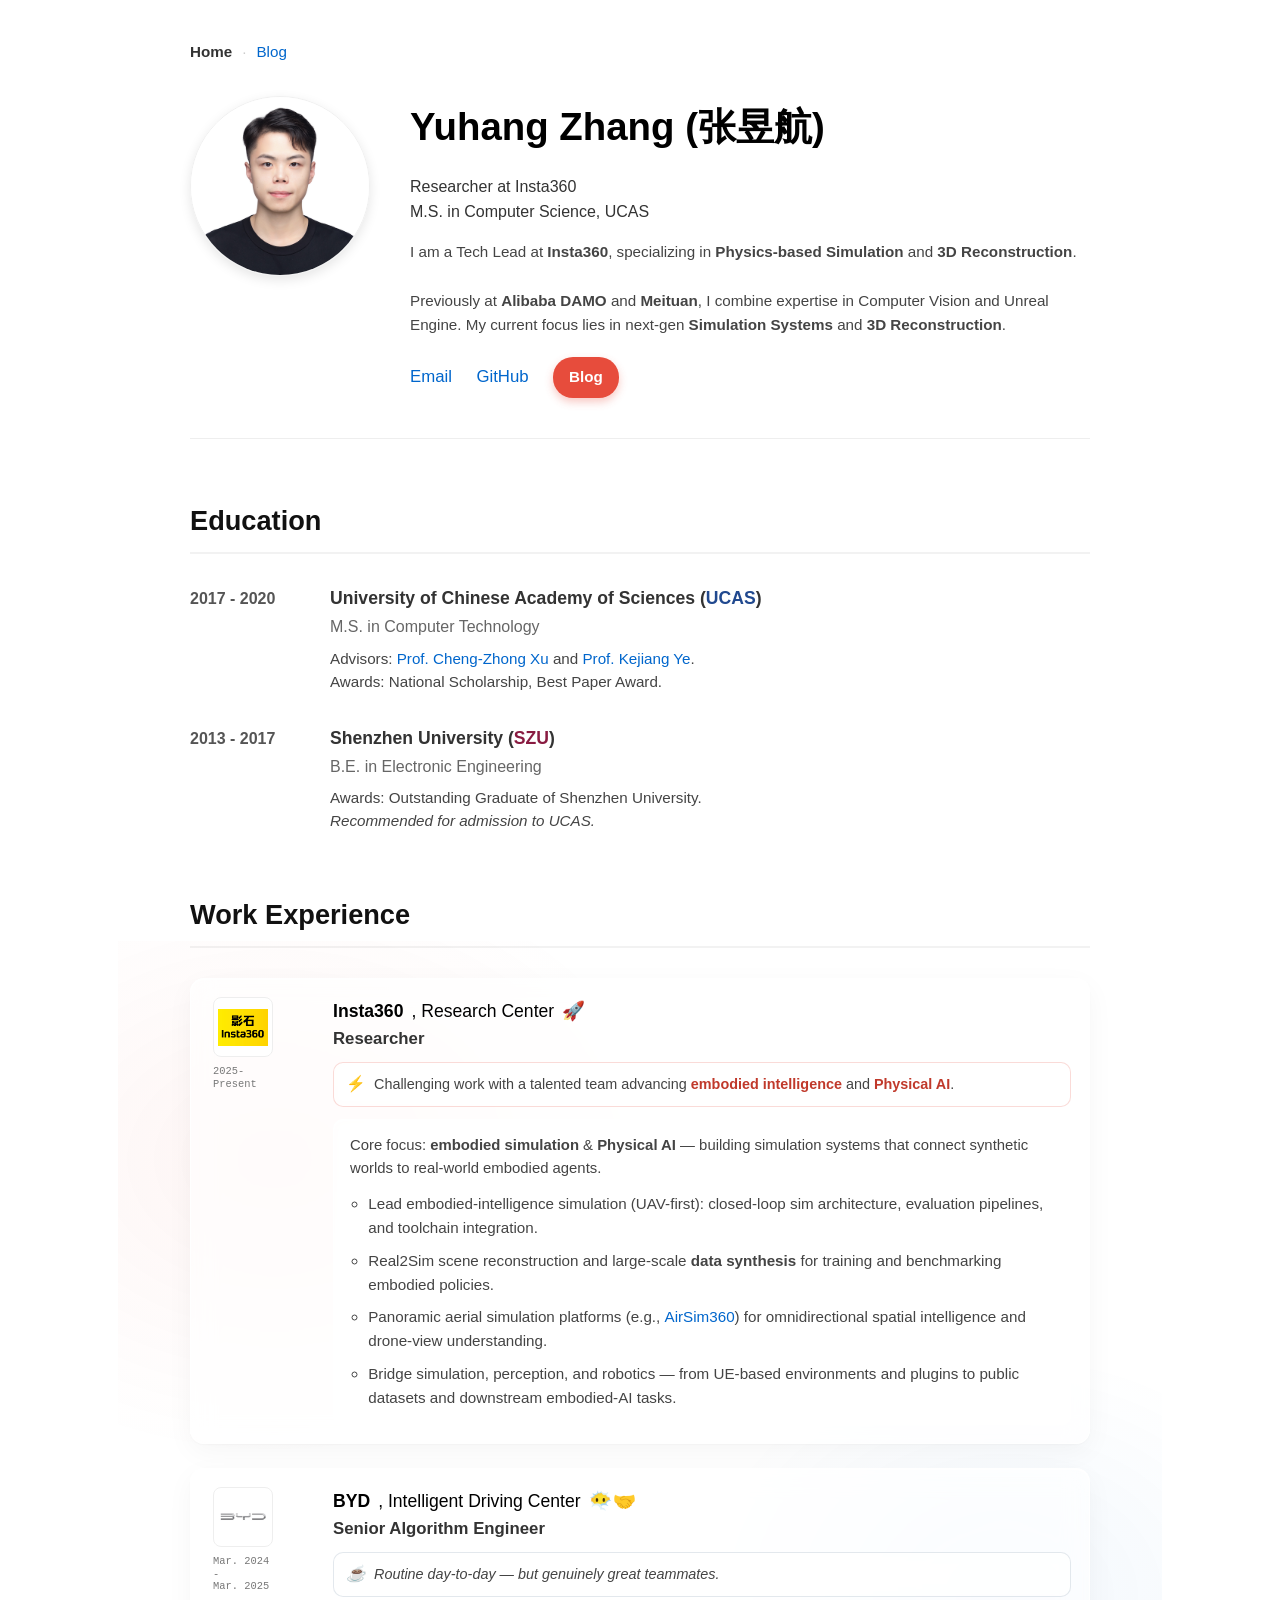
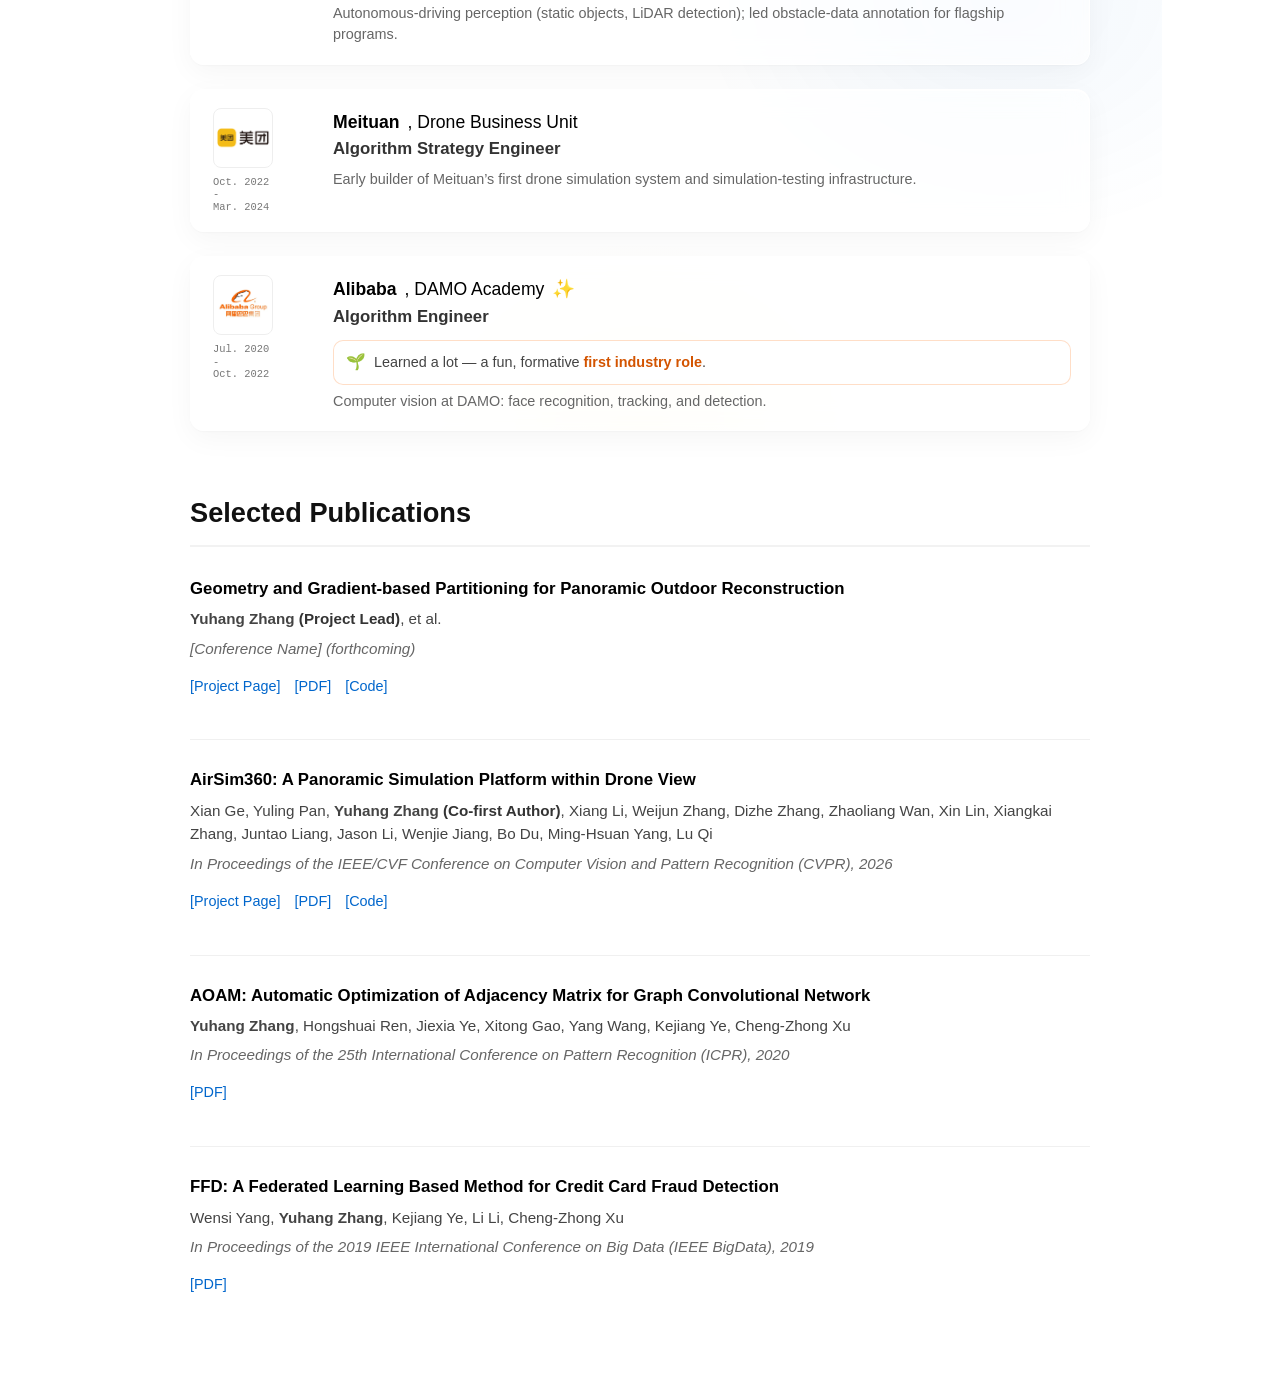
==== commit 04b9066c: "Update bio with professional terms and add GGPS paper entry" ====
--- a/index.html
+++ b/index.html
@@ -58,10 +58,10 @@
                     M.S. in Computer Science, UCAS
                 </p>
                 <p style="color: #444; font-size: 0.95em; line-height: 1.6;">
-                    I am a Tech Lead at <strong>Insta360</strong>, specializing in <strong>Data Synthesis</strong> and <strong>Closed-loop Simulation</strong>. 
+                    I am a Tech Lead at <strong>Insta360</strong>, specializing in <strong>Physics-based Simulation</strong> and <strong>3D Reconstruction</strong>. 
                     <br><br>
                     Previously at <strong>Alibaba DAMO</strong> and <strong>Meituan</strong>, I combine expertise in Computer Vision and Unreal Engine. 
-                    My current focus lies in next-gen <strong>Simulation Systems</strong> and <strong>Real2Sim Reconstruction</strong>.
+                    My current focus lies in next-gen <strong>Simulation Systems</strong> and <strong>3D Reconstruction</strong>.
                 </p>
                 <div class="social-links">
                     <a href="#" id="email-link" onclick="showEmail(event); return false;">Email</a>
@@ -213,16 +213,17 @@
 
                 <ol class="pub-list">
                     <li class="pub-entry">
-                        <p class="pub-title paper-title-pending">
-                            Paper (Pending organizational approval for publication)
+                        <p class="pub-title">
+                            <a href="https://insta360-research-team.github.io/GGPS-Website/" target="_blank" rel="noopener noreferrer">Geometry and Gradient-based Partitioning for Panoramic Outdoor Reconstruction</a>
                         </p>
                         <p class="pub-authors">
                             <strong>Yuhang Zhang</strong> <span class="pub-role">(Project Lead)</span>, et al.
                         </p>
                         <p class="pub-venue">[Conference Name] (forthcoming)</p>
                         <p class="pub-links">
-                            <span class="tag-pending">[Project Page]</span>
-                            <span class="tag-pending">[PDF]</span>
+                            <a href="https://insta360-research-team.github.io/GGPS-Website/" target="_blank" rel="noopener noreferrer">Project Page</a>
+                            <a href="https://arxiv.org/abs/2607.08769" target="_blank" rel="noopener noreferrer">PDF</a>
+                            <a href="https://github.com/Insta360-Research-Team/GGPS" target="_blank" rel="noopener noreferrer">Code</a>
                         </p>
                     </li>
 
@@ -231,7 +232,7 @@
                             <a href="https://arxiv.org/abs/2512.02009" target="_blank" rel="noopener noreferrer">AirSim360: A Panoramic Simulation Platform within Drone View</a>
                         </p>
                         <p class="pub-authors">
-                            Xian Ge, Yuling Pan, <strong>Yuhang Zhang</strong> <span class="pub-role">(Co-first Author, Project Leader)</span>,
+                            Xian Ge, Yuling Pan, <strong>Yuhang Zhang</strong> <span class="pub-role">(Co-first Author)</span>,
                             Xiang Li, Weijun Zhang, Dizhe Zhang, Zhaoliang Wan, Xin Lin, Xiangkai Zhang, Juntao Liang, Jason Li,
                             Wenjie Jiang, Bo Du, Ming-Hsuan Yang, Lu Qi
                         </p>
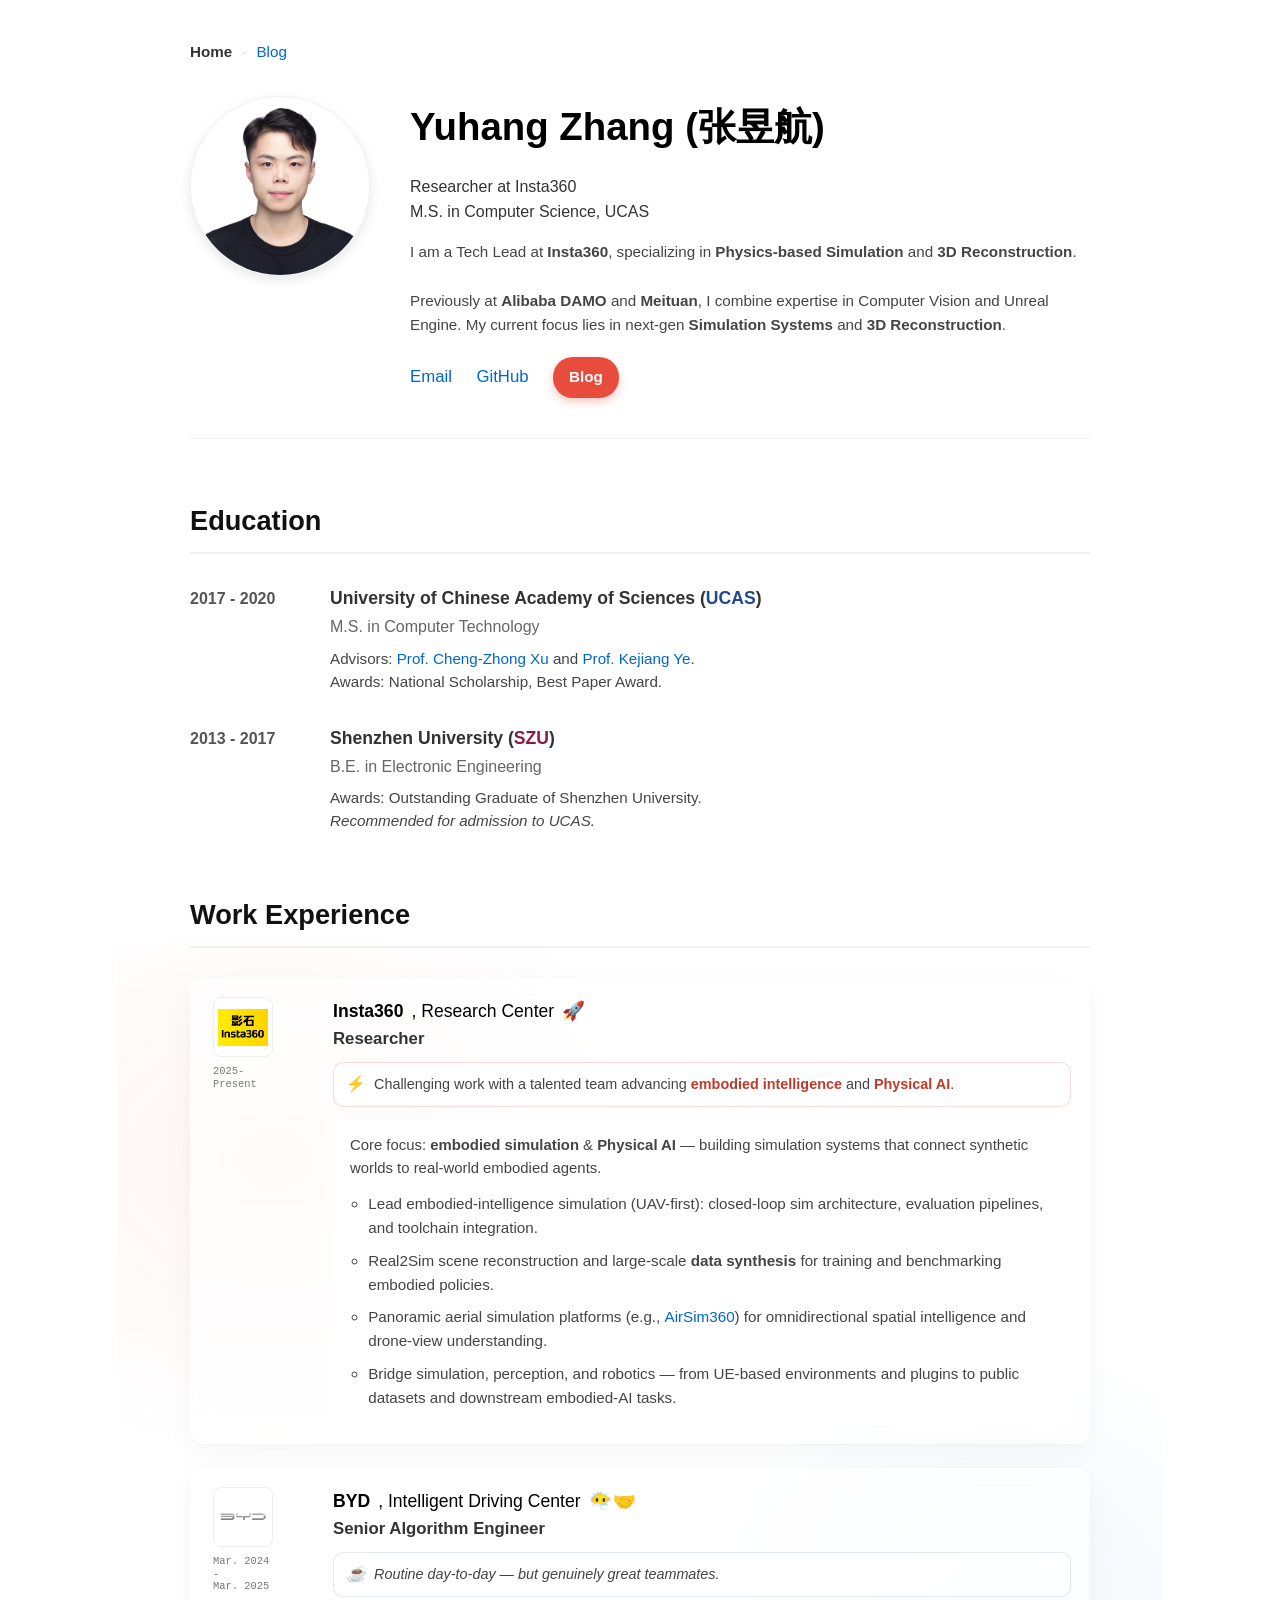
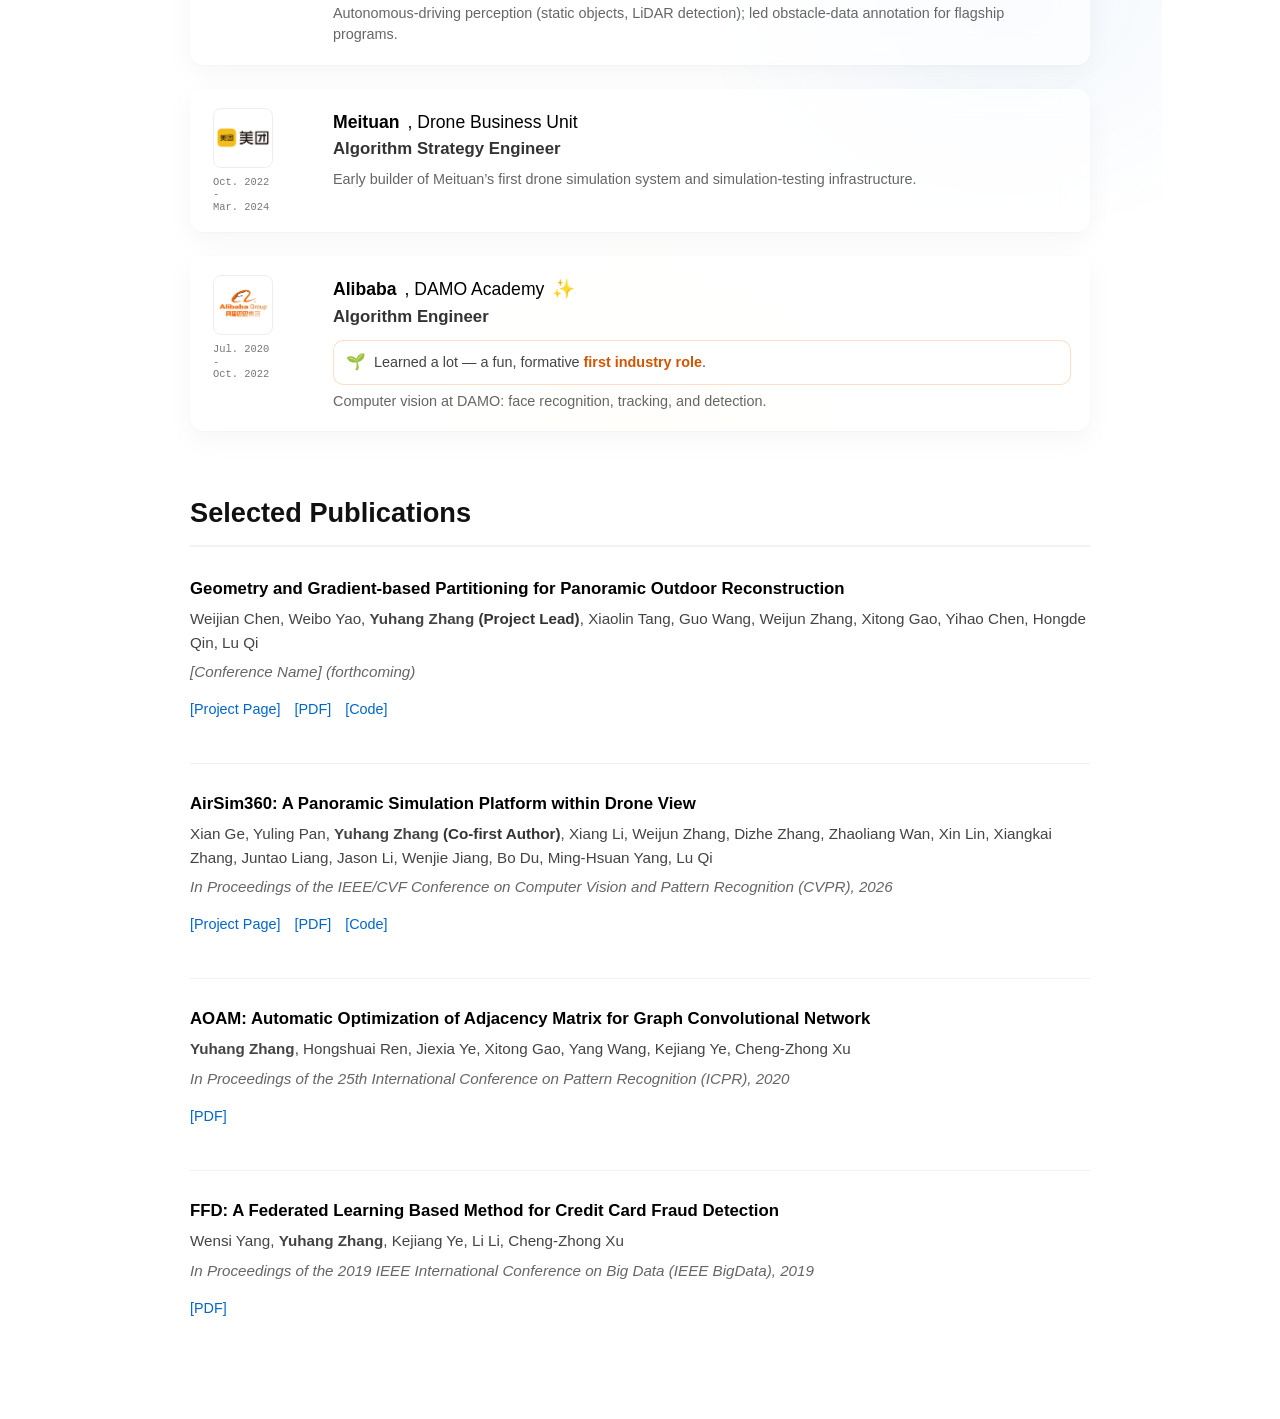
==== commit 3f48d096: "Add full author list for GGPS paper" ====
--- a/index.html
+++ b/index.html
@@ -217,7 +217,7 @@
                             <a href="https://insta360-research-team.github.io/GGPS-Website/" target="_blank" rel="noopener noreferrer">Geometry and Gradient-based Partitioning for Panoramic Outdoor Reconstruction</a>
                         </p>
                         <p class="pub-authors">
-                            <strong>Yuhang Zhang</strong> <span class="pub-role">(Project Lead)</span>, et al.
+                            Weijian Chen, Weibo Yao, <strong>Yuhang Zhang</strong> <span class="pub-role">(Project Lead)</span>, Xiaolin Tang, Guo Wang, Weijun Zhang, Xitong Gao, Yihao Chen, Hongde Qin, Lu Qi
                         </p>
                         <p class="pub-venue">[Conference Name] (forthcoming)</p>
                         <p class="pub-links">
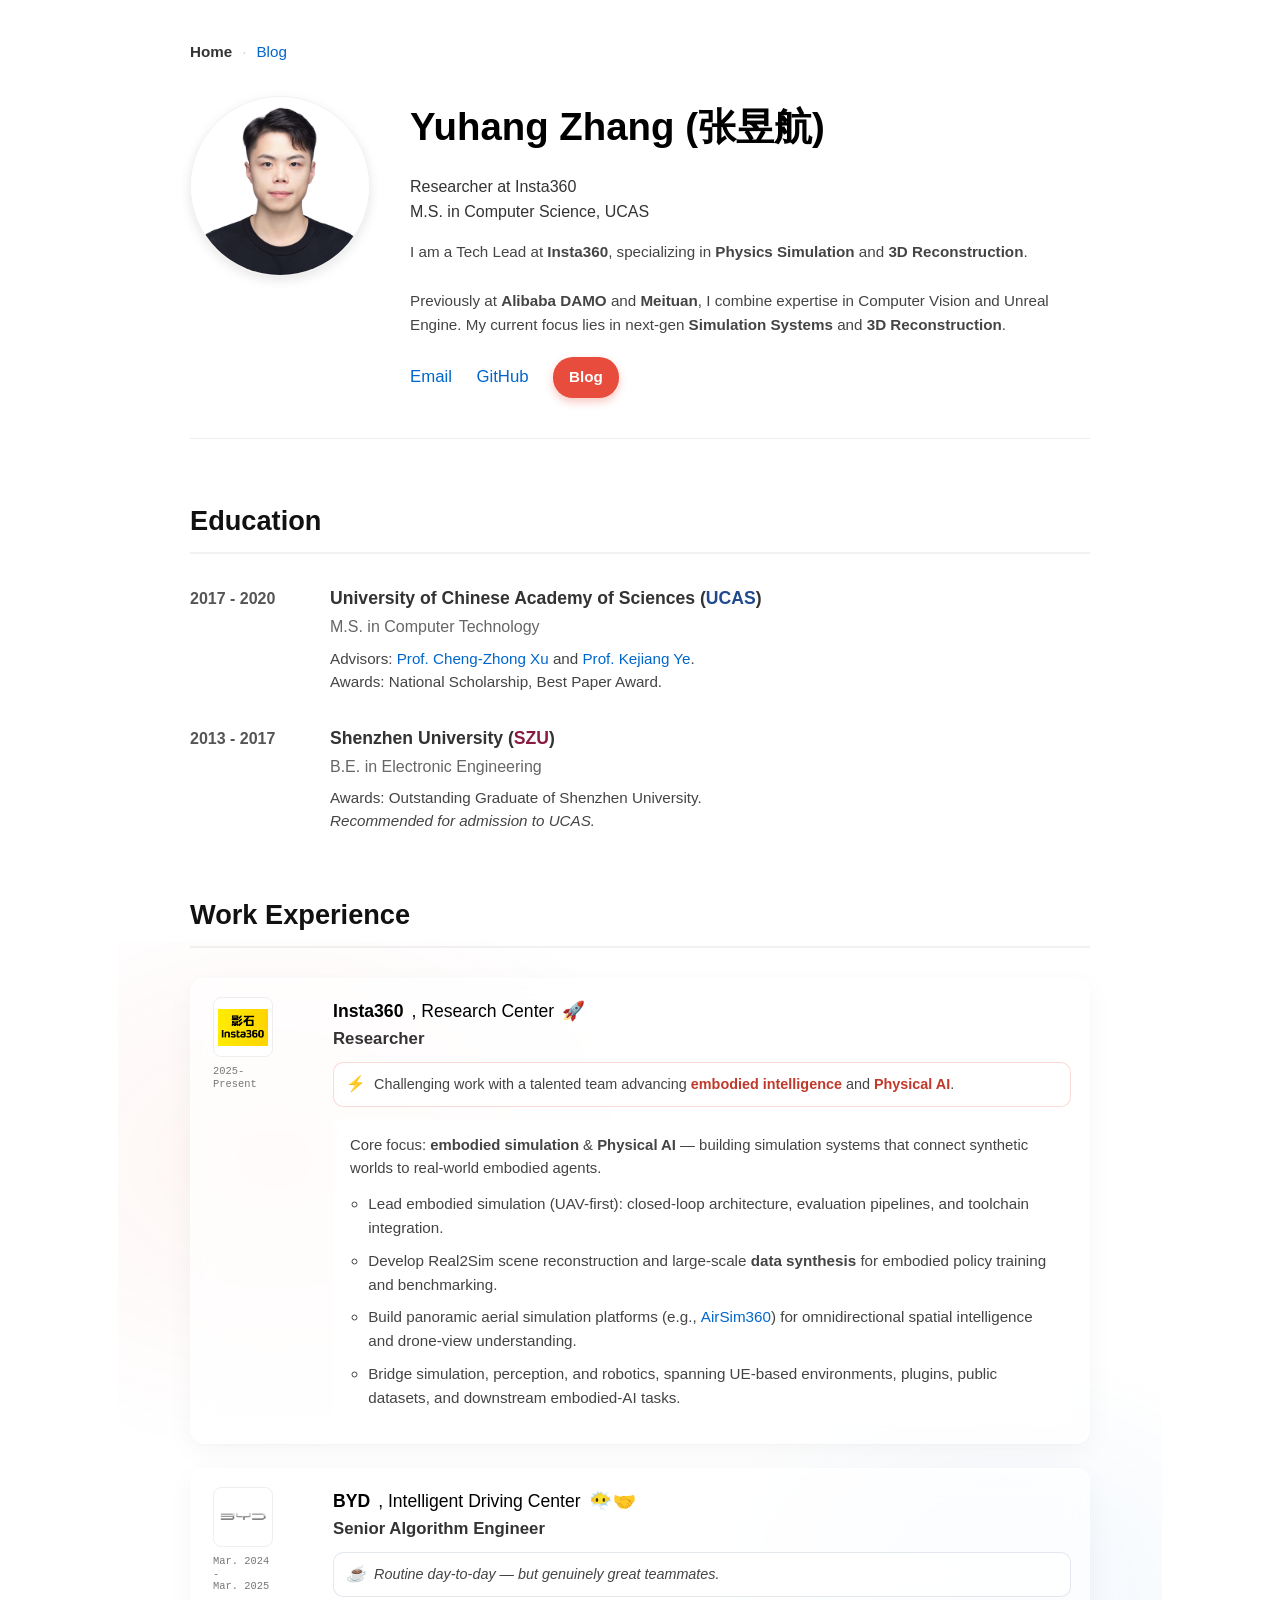
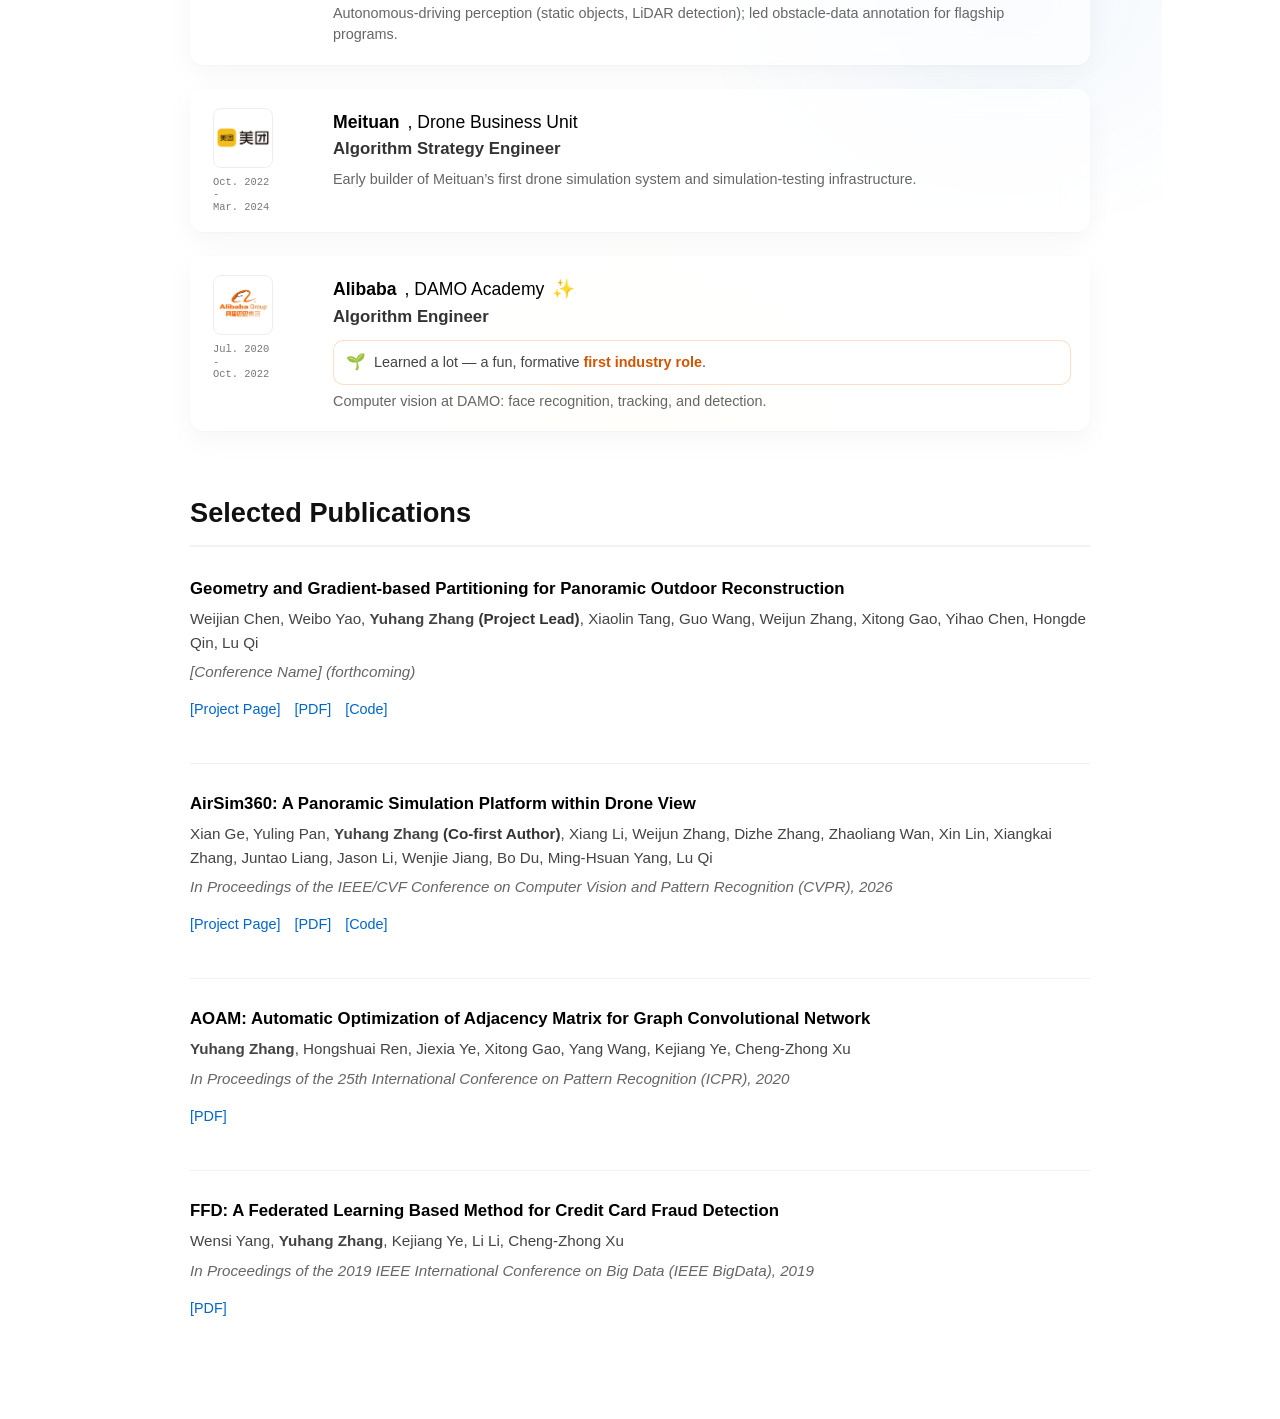
==== commit b694f1b9: "Polish work highlights and simplify bio terms" ====
--- a/index.html
+++ b/index.html
@@ -58,7 +58,7 @@
                     M.S. in Computer Science, UCAS
                 </p>
                 <p style="color: #444; font-size: 0.95em; line-height: 1.6;">
-                    I am a Tech Lead at <strong>Insta360</strong>, specializing in <strong>Physics-based Simulation</strong> and <strong>3D Reconstruction</strong>. 
+                    I am a Tech Lead at <strong>Insta360</strong>, specializing in <strong>Physics Simulation</strong> and <strong>3D Reconstruction</strong>. 
                     <br><br>
                     Previously at <strong>Alibaba DAMO</strong> and <strong>Meituan</strong>, I combine expertise in Computer Vision and Unreal Engine. 
                     My current focus lies in next-gen <strong>Simulation Systems</strong> and <strong>3D Reconstruction</strong>.
@@ -127,10 +127,10 @@
                             <div class="work-desc work-desc--featured">
                                 <p class="work-focus">Core focus: <strong>embodied simulation</strong> &amp; <strong>Physical AI</strong> — building simulation systems that connect synthetic worlds to real-world embodied agents.</p>
                                 <ul class="work-highlights">
-                                    <li>Lead embodied-intelligence simulation (UAV-first): closed-loop sim architecture, evaluation pipelines, and toolchain integration.</li>
-                                    <li>Real2Sim scene reconstruction and large-scale <strong>data synthesis</strong> for training and benchmarking embodied policies.</li>
-                                    <li>Panoramic aerial simulation platforms (e.g., <a href="https://arxiv.org/abs/2512.02009" target="_blank" rel="noopener noreferrer">AirSim360</a>) for omnidirectional spatial intelligence and drone-view understanding.</li>
-                                    <li>Bridge simulation, perception, and robotics — from UE-based environments and plugins to public datasets and downstream embodied-AI tasks.</li>
+                                    <li>Lead embodied simulation (UAV-first): closed-loop architecture, evaluation pipelines, and toolchain integration.</li>
+                                    <li>Develop Real2Sim scene reconstruction and large-scale <strong>data synthesis</strong> for embodied policy training and benchmarking.</li>
+                                    <li>Build panoramic aerial simulation platforms (e.g., <a href="https://arxiv.org/abs/2512.02009" target="_blank" rel="noopener noreferrer">AirSim360</a>) for omnidirectional spatial intelligence and drone-view understanding.</li>
+                                    <li>Bridge simulation, perception, and robotics, spanning UE-based environments, plugins, public datasets, and downstream embodied-AI tasks.</li>
                                 </ul>
                             </div>
                         </div>
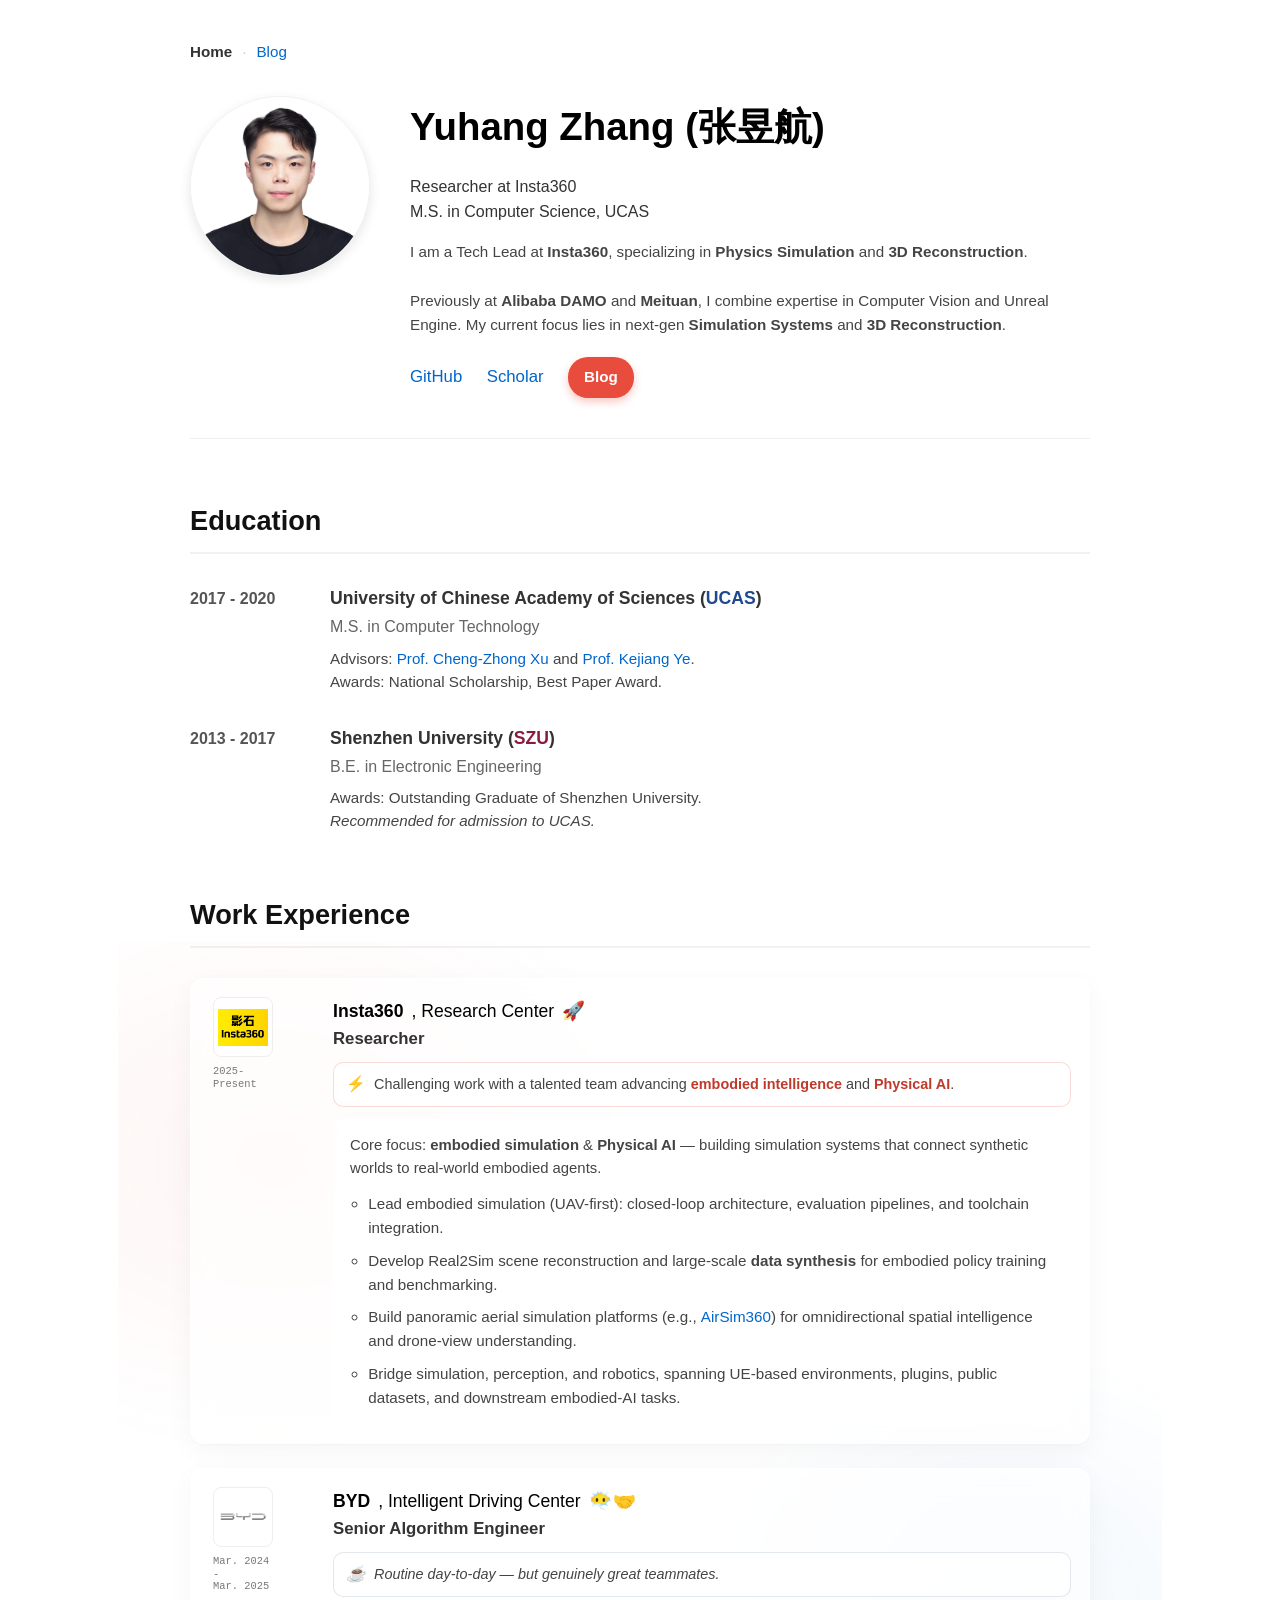
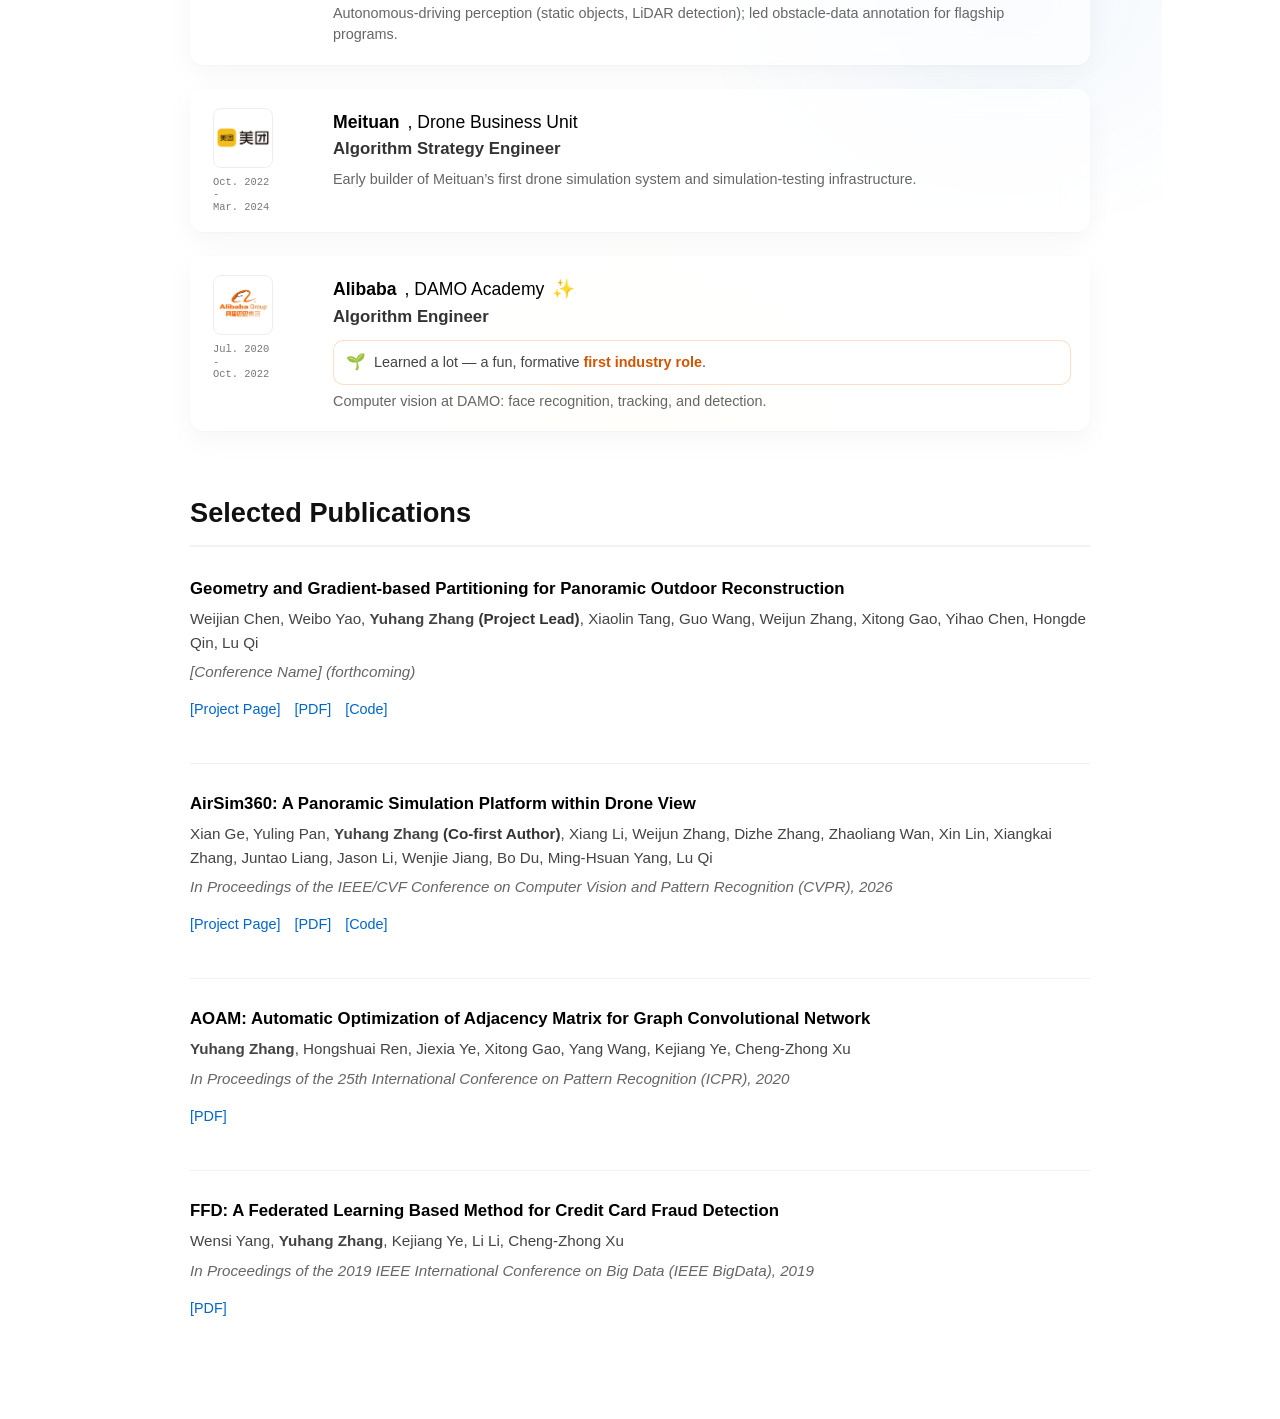
==== commit d2eeb5d1: "Update homepage social links to GitHub/Scholar/Blog and add blog formatting skill" ====
--- a/index.html
+++ b/index.html
@@ -8,28 +8,6 @@
     <link rel="preload" as="image" href="profile_images/yh.png" fetchpriority="high">
     <link rel="stylesheet" href="css/common.css">
     <link rel="stylesheet" href="css/home.css">
-    <script>
-        function showEmail(event) {
-            event.preventDefault();
-            const email = 'colincheungg@gmail.com';
-            
-            // 创建友好的弹窗
-            const message = `Email: ${email}\n\nClick OK to copy to clipboard, or Cancel to just view.`;
-            
-            if (confirm(message)) {
-                // 复制到剪贴板
-                navigator.clipboard.writeText(email).then(function() {
-                    alert('Email address copied to clipboard!');
-                }, function(err) {
-                    // 如果复制失败，显示邮箱
-                    alert('Email: ' + email);
-                });
-            } else {
-                // 只显示邮箱
-                alert('Email: ' + email);
-            }
-        }
-    </script>
 </head>
 <body>
 
@@ -64,8 +42,8 @@
                     My current focus lies in next-gen <strong>Simulation Systems</strong> and <strong>3D Reconstruction</strong>.
                 </p>
                 <div class="social-links">
-                    <a href="#" id="email-link" onclick="showEmail(event); return false;">Email</a>
-                    <a href="https://github.com/ColinCheungg" target="_blank" rel="noopener noreferrer">GitHub</a>
+                    <a href="https://github.com/Z-Insta360" target="_blank" rel="noopener noreferrer">GitHub</a>
+                    <a href="https://scholar.google.com/citations?user=0KSI55UAAAAJ&amp;hl=zh-CN" target="_blank" rel="noopener noreferrer">Scholar</a>
                     <a href="blog.html" class="blog-btn">Blog</a>
                 </div>
             </div>
